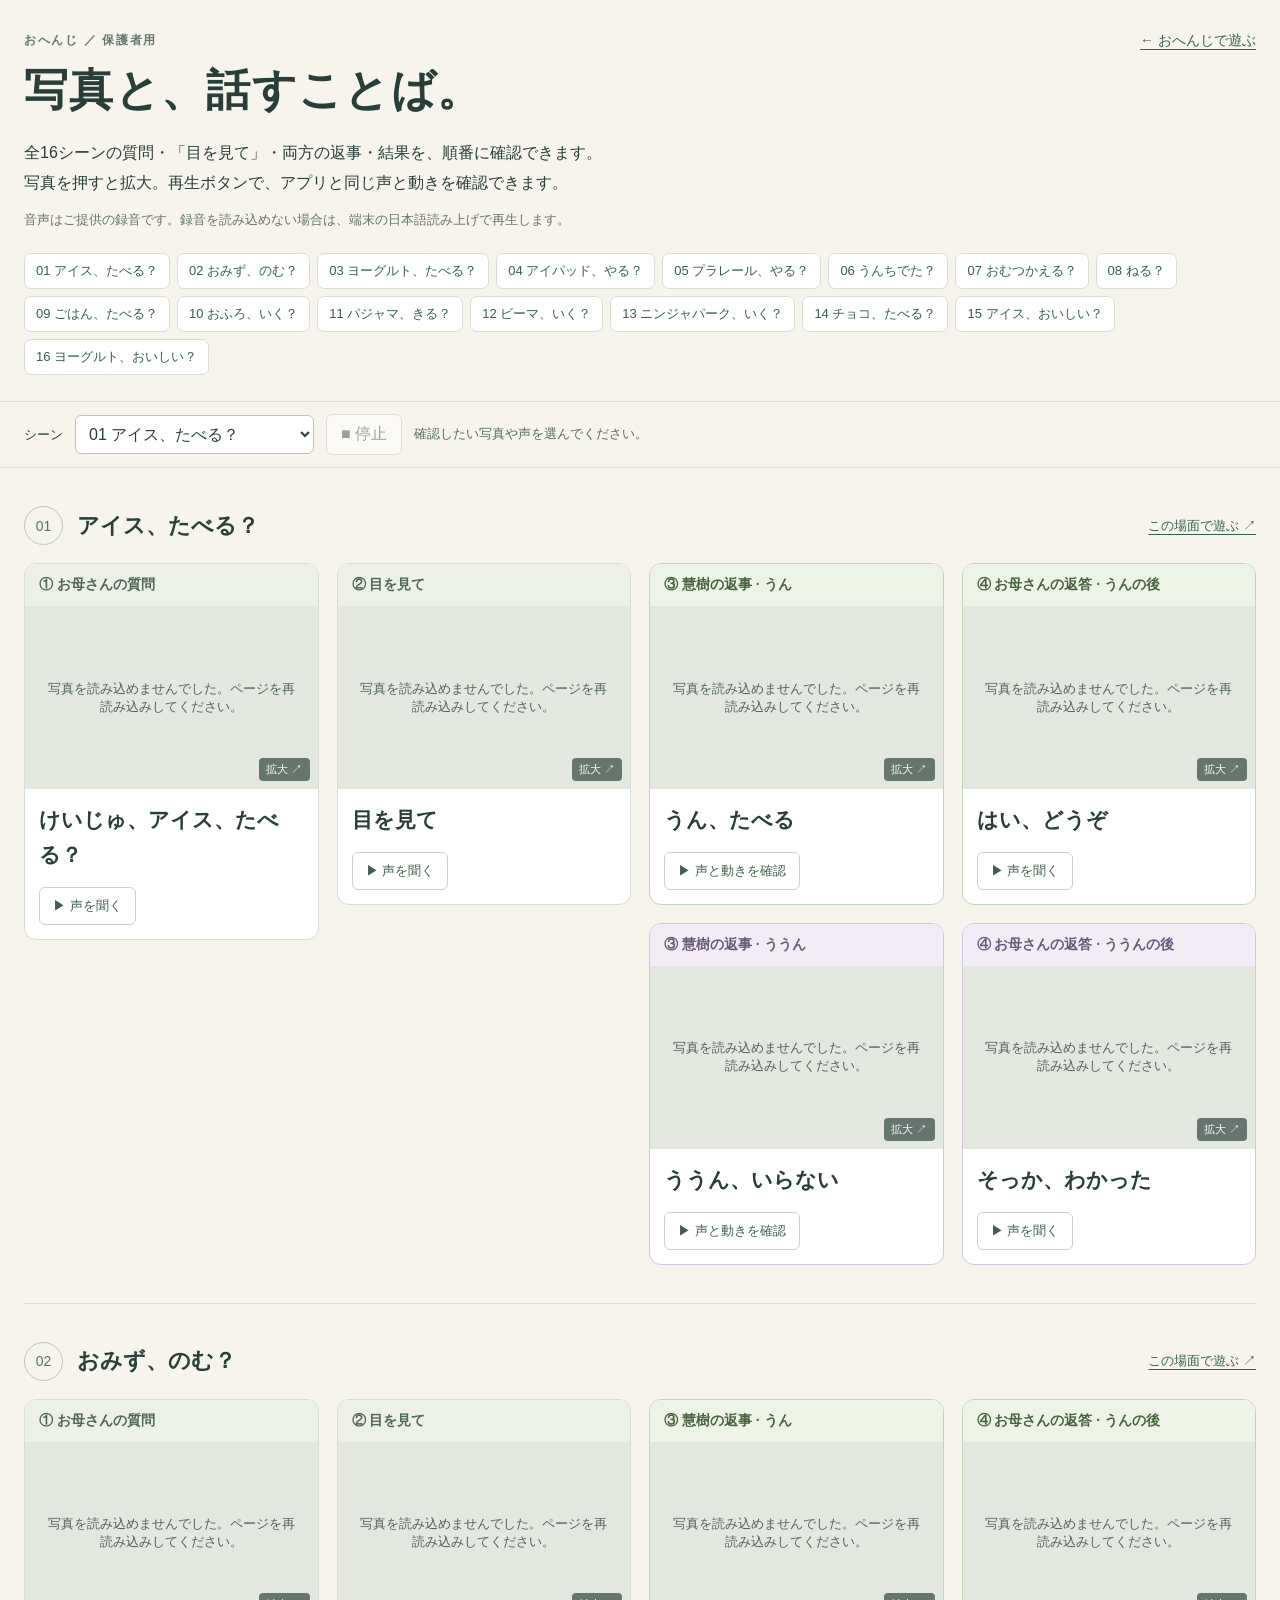
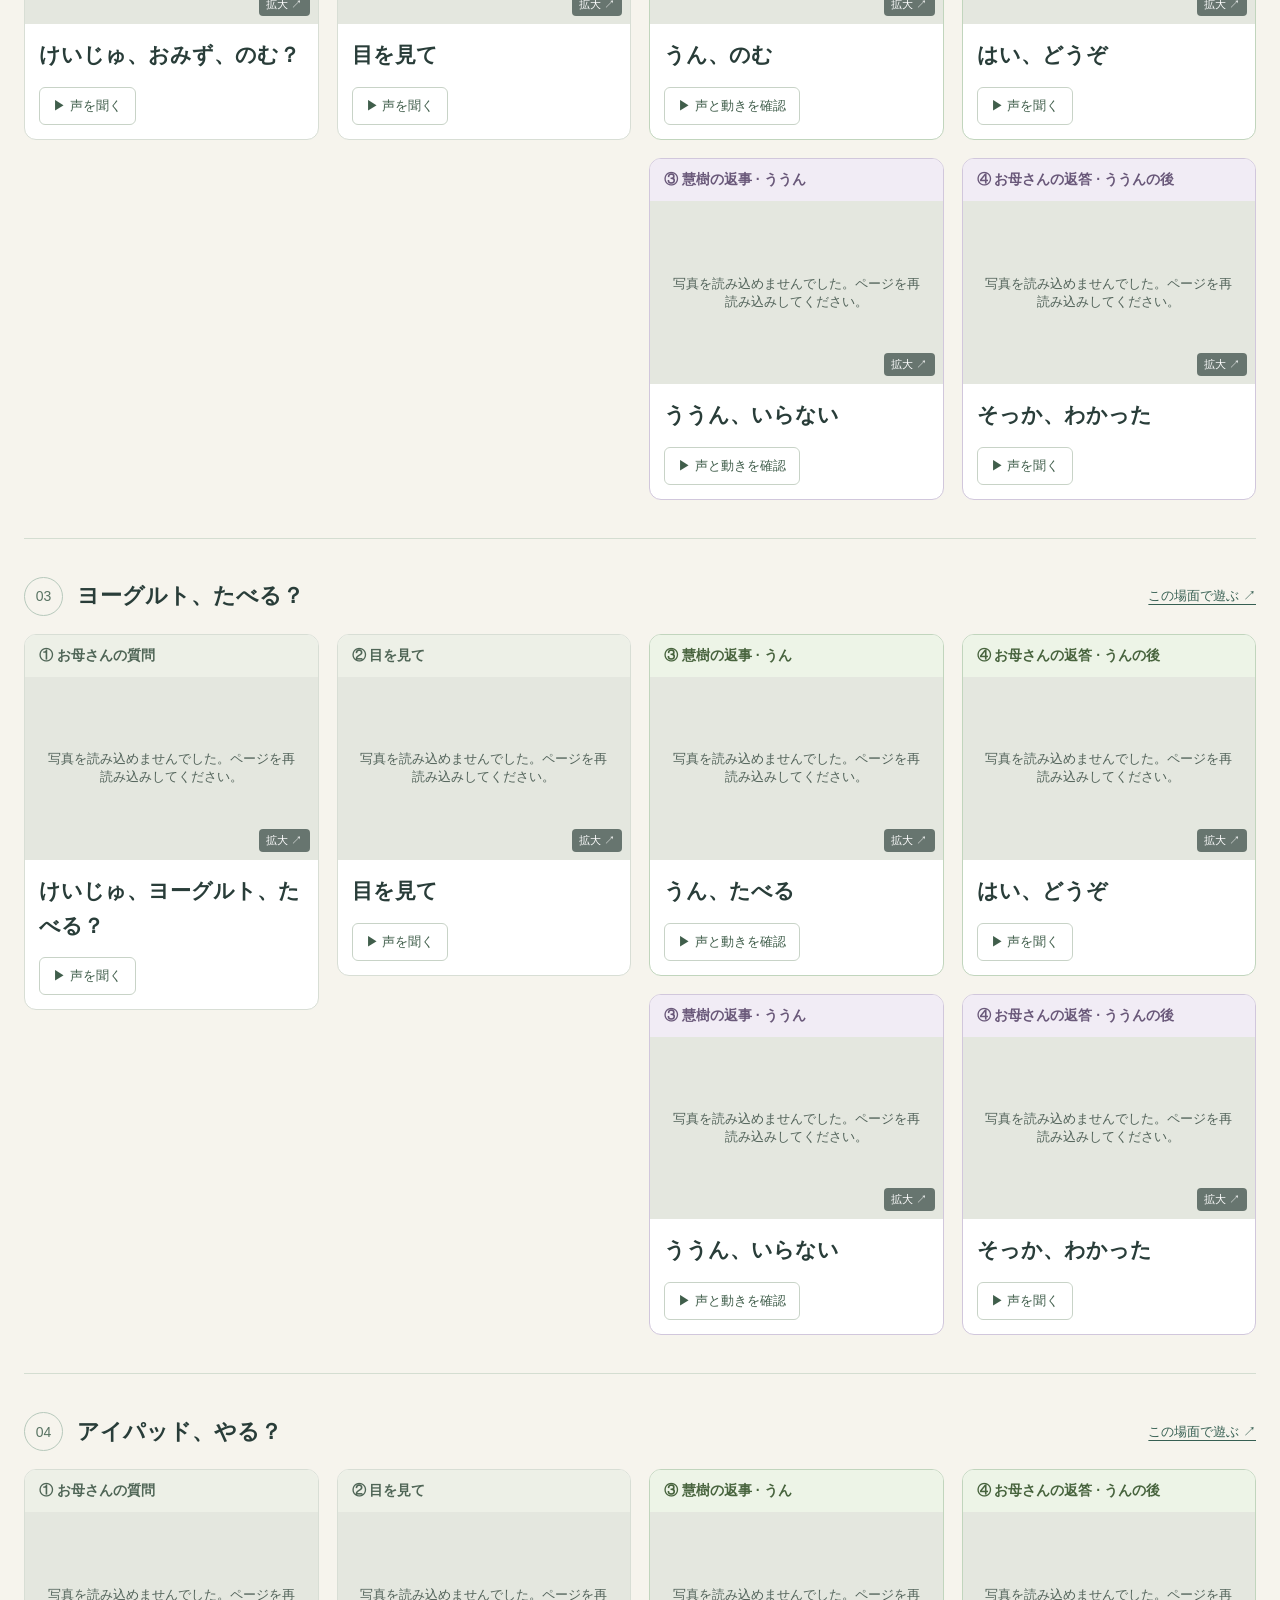
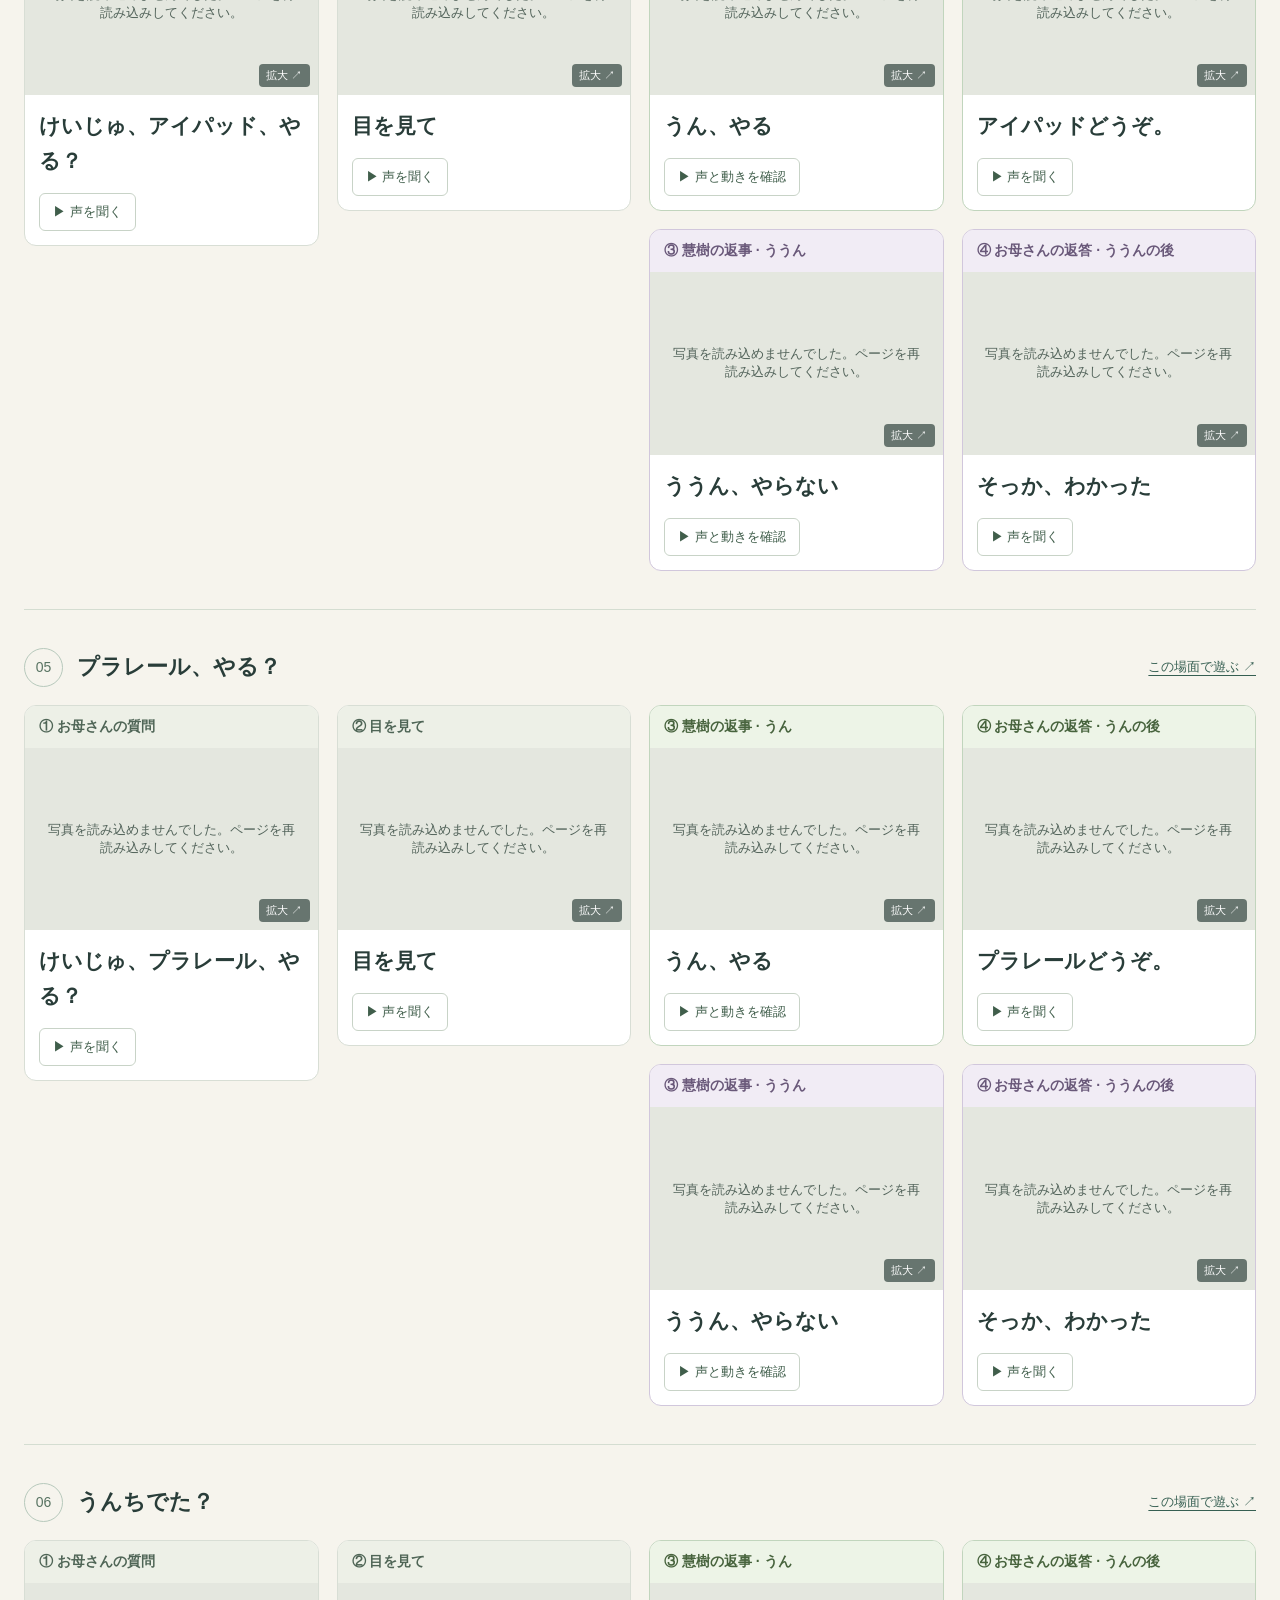
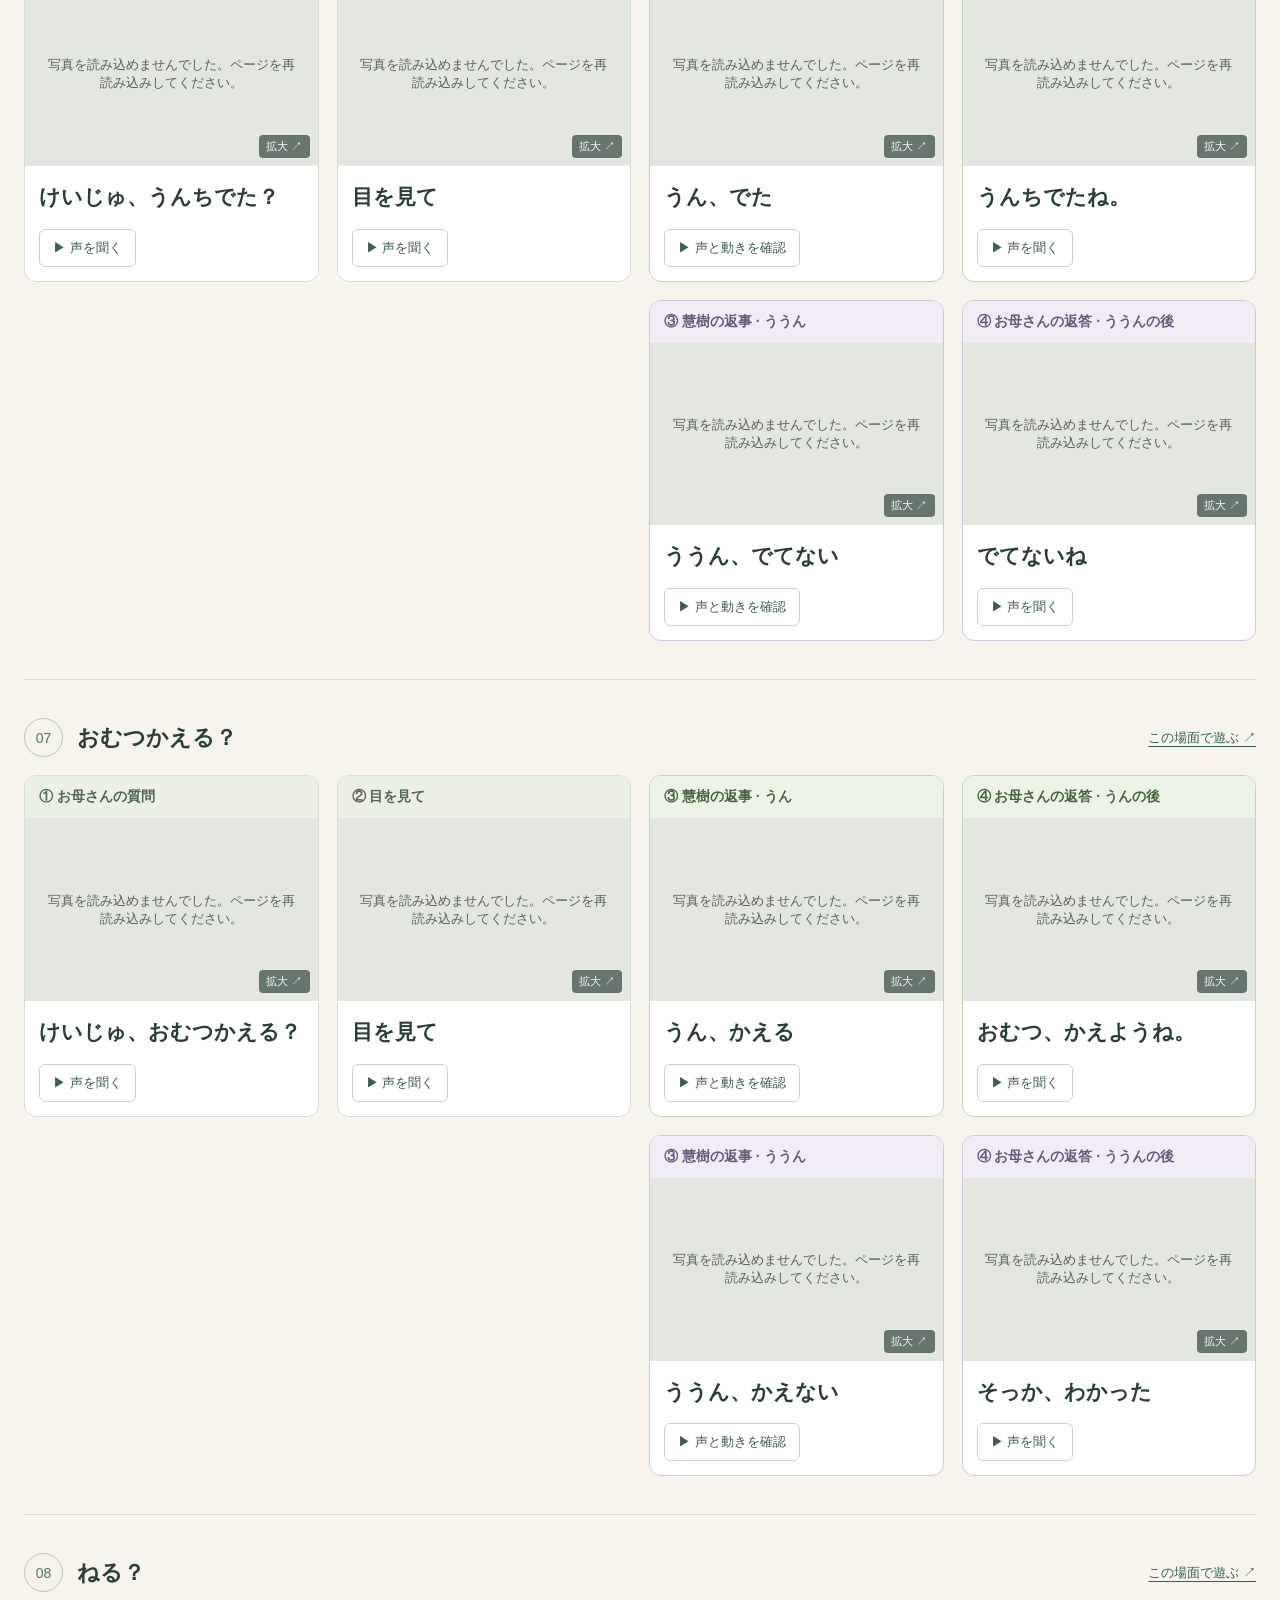
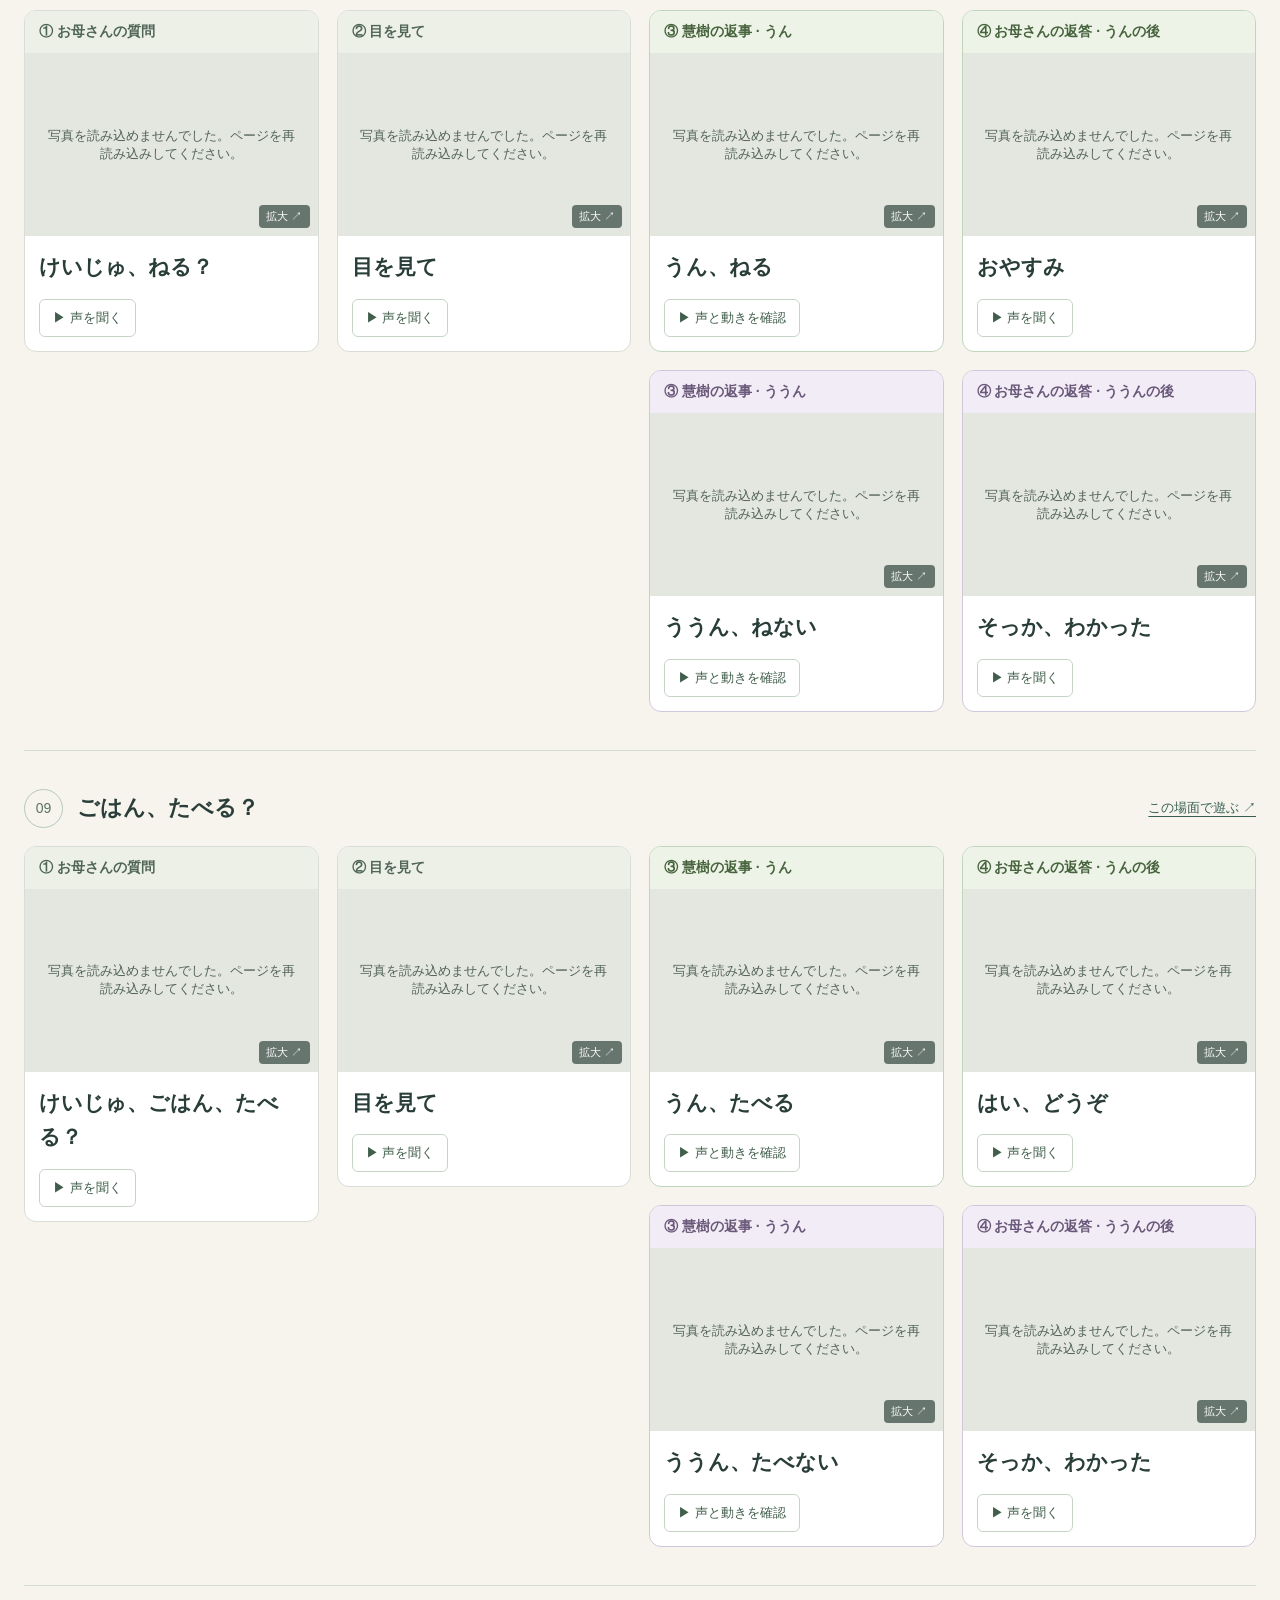
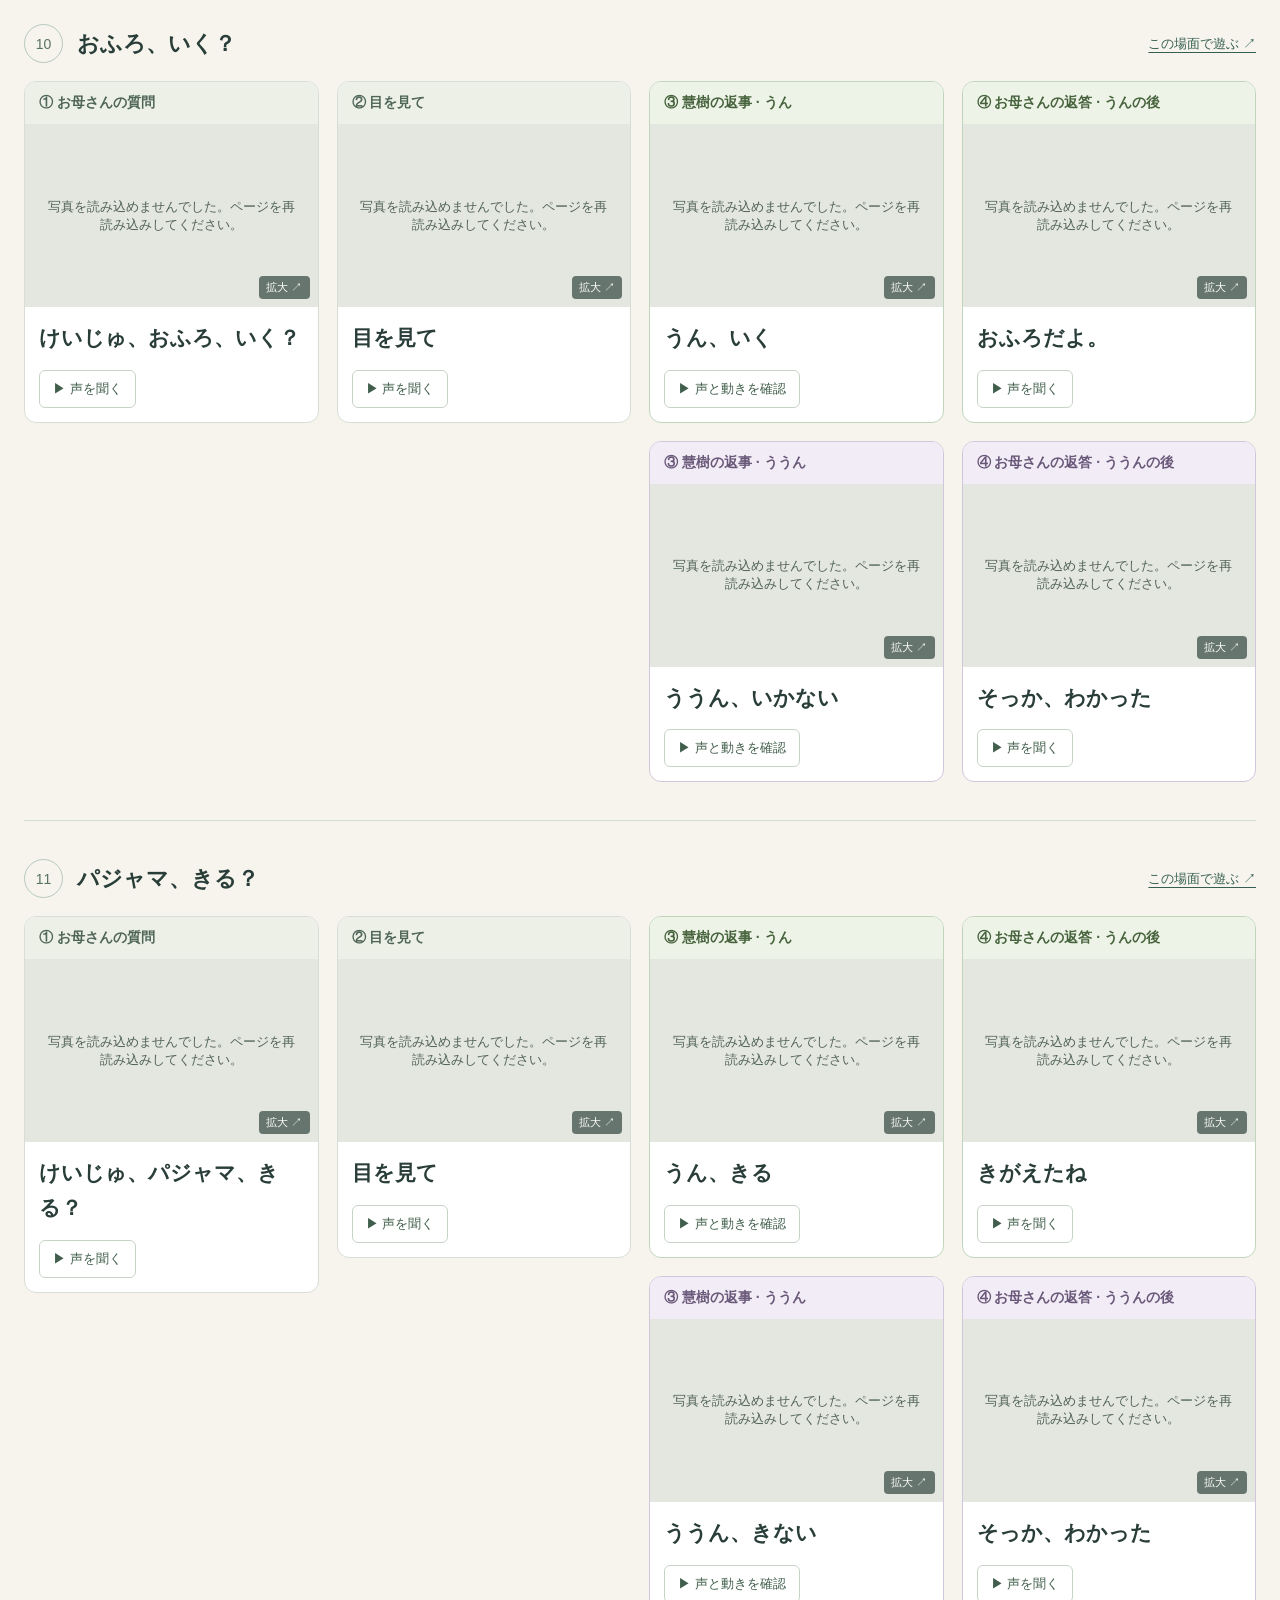
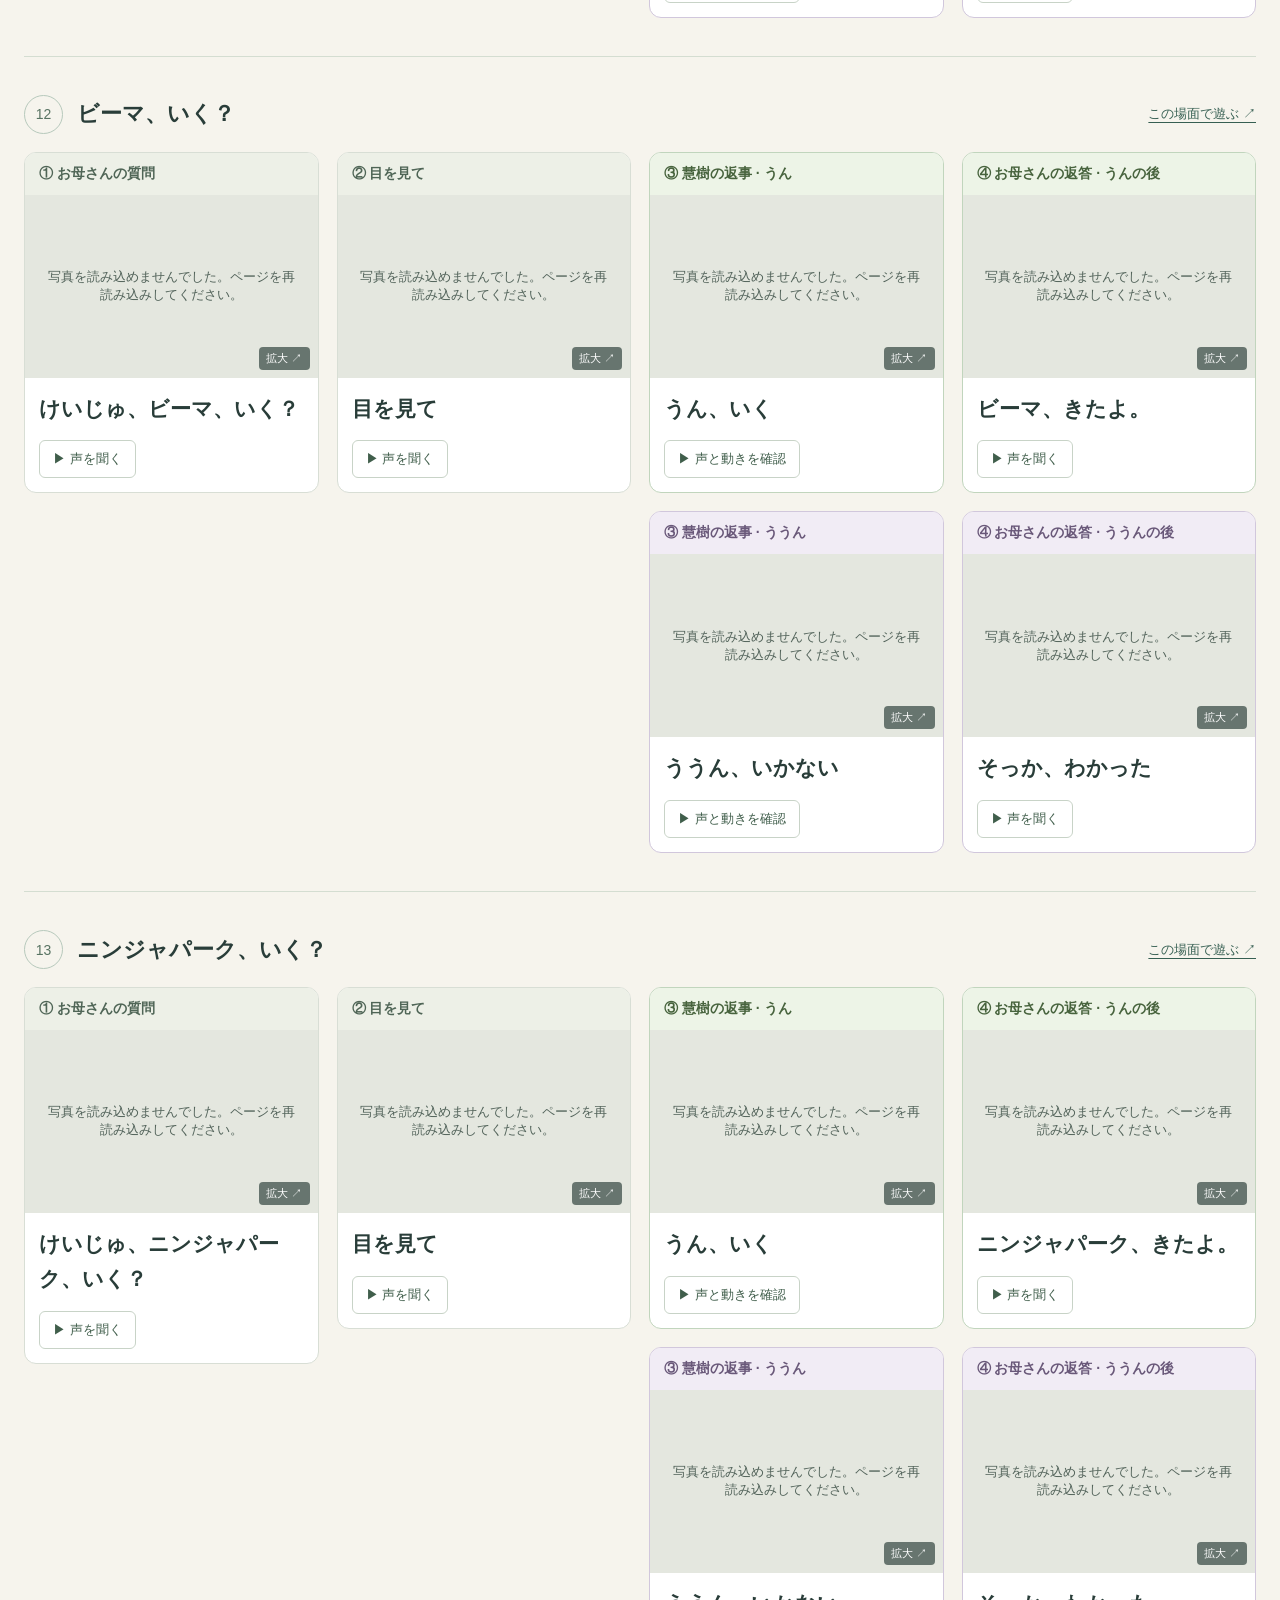
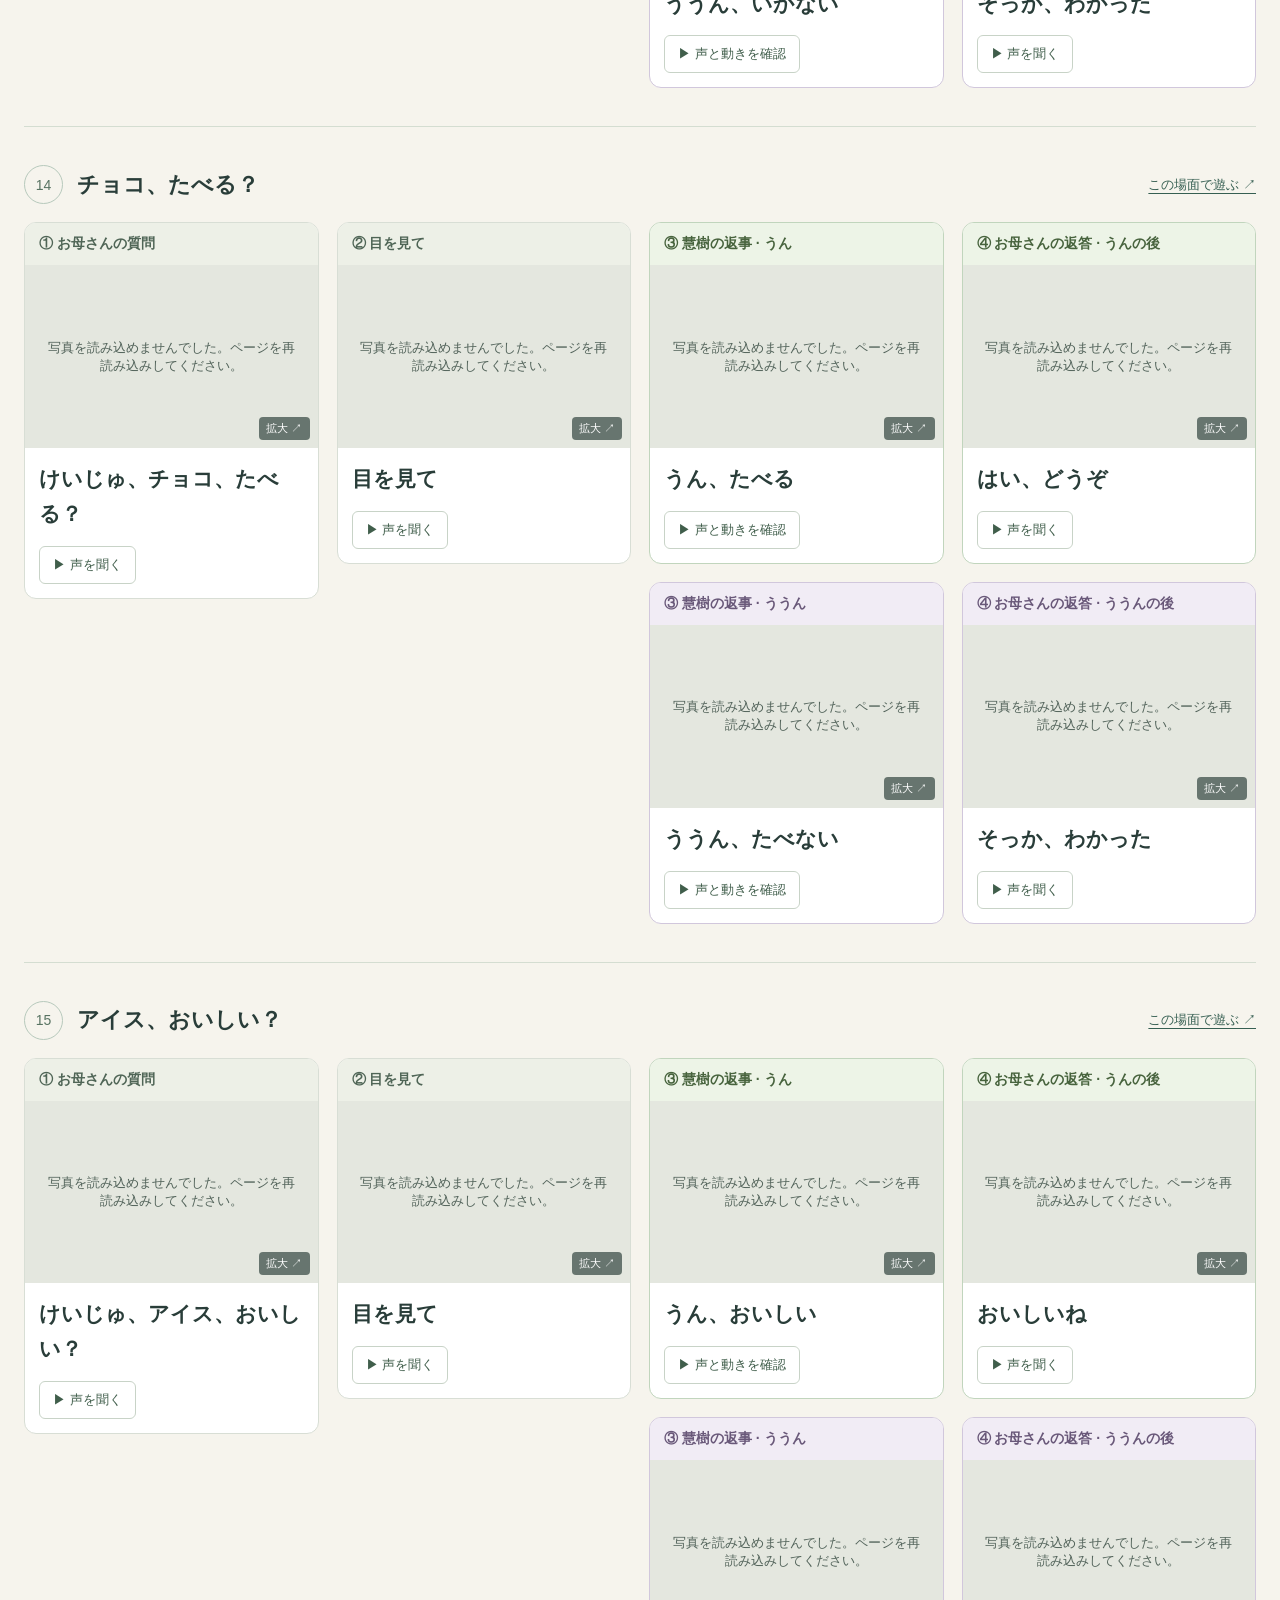
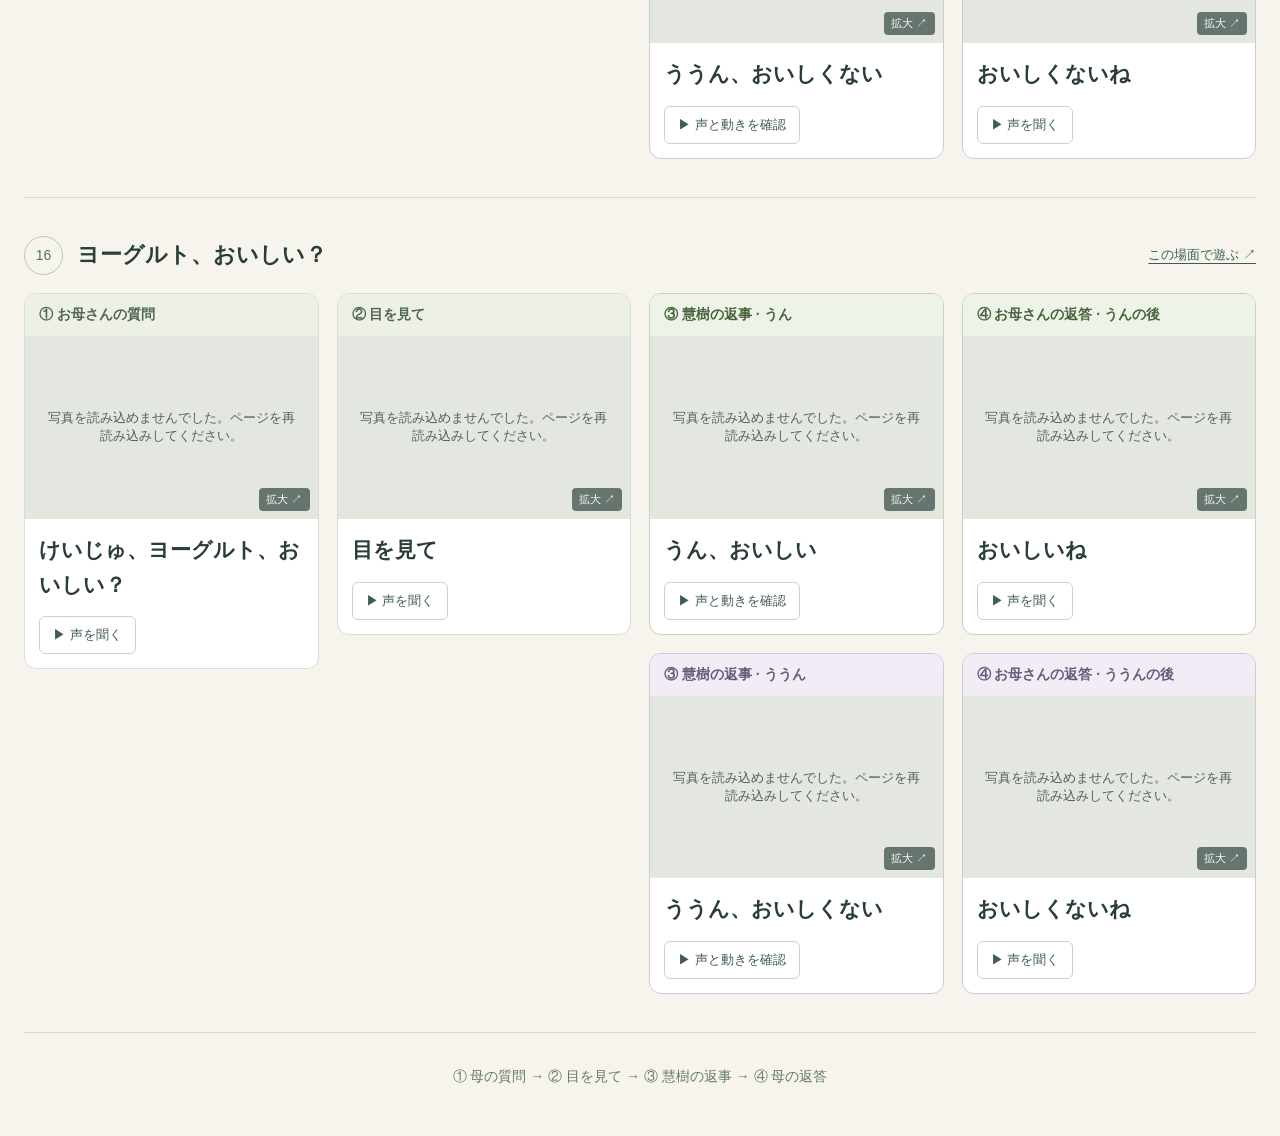
==== review.html @ 3732de1a "Add files via upload" ====
<!doctype html>
<html lang="ja">
<head>
  <meta charset="utf-8">
  <meta name="viewport" content="width=device-width, initial-scale=1">
  <meta name="theme-color" content="#f6f4ed">
  <title>全シーンの確認 — おへんじ</title>
  <link rel="stylesheet" href="./review.css?v=1.17.0">
</head>
<body>
  <header class="page-header">
    <a class="back-link" href="./">← おへんじで遊ぶ</a>
    <p class="eyebrow">おへんじ ／ 保護者用</p>
    <h1>写真と、話すことば。</h1>
    <p class="intro">全16シーンの質問・「目を見て」・両方の返事・結果を、順番に確認できます。<br>写真を押すと拡大。再生ボタンで、アプリと同じ声と動きを確認できます。</p>
    <p class="voice-note">音声はご提供の録音です。録音を読み込めない場合は、端末の日本語読み上げで再生します。</p>
    <nav id="sceneIndex" class="scene-index" aria-label="全シーンの目次"></nav>
  </header>
  <div class="review-toolbar">
    <label for="sceneSelect">シーン</label><select id="sceneSelect"></select>
    <button id="stopPlayback" type="button" disabled>■ 停止</button>
    <p id="playbackStatus" role="status" aria-live="polite">確認したい写真や声を選んでください。</p>
  </div>
  <main id="scenes"></main>
  <footer>① 母の質問 → ② 目を見て → ③ 慧樹の返事 → ④ 母の返答</footer>
  <dialog id="photoDialog" aria-labelledby="dialogTitle">
    <div class="dialog-header"><h2 id="dialogTitle"></h2><button id="closeDialog" type="button" aria-label="拡大写真を閉じる">×</button></div>
    <div id="dialogPhoto"></div>
  </dialog>
  <script type="module" src="./review.js?v=1.18.0"></script>
</body>
</html>
---- review.css ----
:root { color-scheme: light; font-family: -apple-system, BlinkMacSystemFont, "Hiragino Kaku Gothic ProN", "Yu Gothic", sans-serif; color: #293d39; background: #f6f4ed; }
* { box-sizing: border-box; }
body { margin: 0; }
button, select, a { -webkit-tap-highlight-color: transparent; }
button, select { font: inherit; }
button, a { touch-action: manipulation; }
button { cursor: pointer; }
button:disabled { cursor: default; opacity: .45; }
button:focus-visible, a:focus-visible, select:focus-visible { outline: 3px solid #b97032; outline-offset: 4px; }
a { color: #365f52; text-underline-offset: 4px; }
.page-header, main { width: min(1280px, calc(100% - 48px)); margin: auto; }
.page-header { padding: 32px 0 26px; }
.back-link { float: right; font-size: 14px; }
.eyebrow { margin: 0 0 12px; letter-spacing: .14em; font-size: 12px; font-weight: 700; color: #617770; }
h1 { font-size: clamp(28px, 4vw, 44px); font-weight: 700; letter-spacing: .03em; margin: 0 0 18px; }
.intro { line-height: 1.85; margin: 0; }
.voice-note { font-size: 13px; line-height: 1.7; color: #66736c; margin: 12px 0 22px; }
.scene-index { display: flex; flex-wrap: wrap; gap: 7px; }
.scene-index a { text-decoration: none; font-size: 13px; background: white; border: 1px solid #d9ded5; border-radius: 7px; padding: 8px 11px; }
.scene-index a:hover { background: #e8efe7; }
.review-toolbar { position: sticky; top: 0; z-index: 5; display: flex; align-items: center; gap: 12px; padding: 12px max(24px, calc((100% - 1280px) / 2)); background: #f6f4edf5; border-block: 1px solid #dce1d6; backdrop-filter: blur(12px); }
.review-toolbar label { font-size: 13px; white-space: nowrap; }
select { border: 1px solid #b9c8bd; border-radius: 6px; padding: 9px; background: white; color: inherit; max-width: 330px; }
#stopPlayback { border: 1px solid #b9c8bd; border-radius: 6px; background: white; padding: 9px 14px; color: inherit; white-space: nowrap; }
#playbackStatus { margin: 0; font-size: 13px; color: #586c63; line-height: 1.6; }
.scene { padding: 38px 0; border-bottom: 1px solid #d4ddd1; scroll-margin-top: 95px; }
.scene-heading { display: flex; align-items: center; gap: 14px; margin-bottom: 18px; }
.scene-number { display: grid; place-items: center; border: 1px solid #b7c9bc; border-radius: 50%; width: 39px; height: 39px; font-size: 14px; color: #587362; }
.scene-heading h2 { font-size: 22px; margin: 0; }
.scene-heading a { margin-left: auto; font-size: 13px; white-space: nowrap; }
.story { display: grid; grid-template-columns: repeat(4, minmax(0, 1fr)); gap: 18px; align-items: start; }
.stage { min-width: 0; background: white; border: 1px solid #d8ded5; border-radius: 12px; overflow: hidden; }
.stage[data-phase="question"], .stage[data-phase="attention"] { grid-row: span 2; }
.stage[data-answer="yes"] { border-color: #c1d5bd; }
.stage[data-answer="no"] { border-color: #d1c7dc; }
.stage-title { font-size: 14px; margin: 0; padding: 12px 14px; background: #edf0e7; color: #4f6556; }
.stage[data-answer="yes"] .stage-title { background: #edf4e7; color: #47633d; }
.stage[data-answer="no"] .stage-title { background: #f1ecf5; color: #695879; }
.photo-button { display: block; padding: 0; width: 100%; border: 0; background: #e4e7df; position: relative; color: inherit; }
.photo { aspect-ratio: 8 / 5; position: relative; background-repeat: no-repeat; background-color: #e4e7df; overflow: hidden; }
.photo canvas { position: absolute; inset: 0; width: 100%; height: 100%; pointer-events: none; }
.zoom-hint { position: absolute; right: 8px; bottom: 8px; font-size: 11px; padding: 4px 7px; color: white; background: #253a34a6; border-radius: 4px; }
.loading-note { position: absolute; inset: 0; display: grid; place-items: center; padding: 20px; font-size: 13px; background: #e4e7df; color: #52635a; }
.loading-note[hidden], [hidden] { display: none !important; }
.stage-copy { padding: 14px; }
.speech { margin: 0 0 14px; font-size: clamp(17px, 1.65vw, 22px); font-weight: 600; line-height: 1.65; min-height: 1.65em; overflow-wrap: anywhere; }
.play-button { padding: 9px 13px; border: 1px solid #c8d3c7; border-radius: 6px; color: #405e4b; background: #fff; font-size: 13px; }
.play-button:hover { background: #f1f5ee; }
.play-button[aria-pressed="true"] { background: #405e4b; color: white; border-color: #405e4b; }
.stage.playing { box-shadow: 0 0 0 3px #83a888; }
footer { padding: 35px 24px 50px; text-align: center; font-size: 14px; color: #65796d; }
dialog { width: min(1040px, calc(100vw - 40px)); max-height: calc(100dvh - 32px); border: 0; border-radius: 16px; padding: 18px; color: inherit; background: #f6f4ed; }
dialog::backdrop { background: #1b2b24b8; backdrop-filter: blur(4px); }
.dialog-header { display: flex; align-items: center; gap: 20px; margin-bottom: 12px; }
.dialog-header h2 { font-size: 17px; margin: 0; }
#closeDialog { margin-left: auto; background: white; border: 1px solid #c9d2c7; border-radius: 50%; width: 36px; height: 36px; font-size: 24px; flex-shrink: 0; color: inherit; }
#dialogPhoto { width: min(100%, calc((100dvh - 230px) * 1.6)); margin: auto; }
#dialogPhoto .stage-title { display: none; }
#dialogPhoto .speech { font-size: 22px; }
@media (max-width: 900px) {
  .page-header, main { width: calc(100% - 32px); }
  .review-toolbar { padding-inline: 16px; flex-wrap: wrap; gap: 8px; }
  #playbackStatus { flex-basis: 100%; }
  .story { grid-template-columns: repeat(2, minmax(0, 1fr)); gap: 12px; }
  .stage[data-phase="question"], .stage[data-phase="attention"] { grid-row: auto; }
  .stage-title { font-size: 12px; padding: 10px; }
  .stage-copy { padding: 11px; }
  .speech { font-size: 17px; }
  .scene { scroll-margin-top: 130px; }
}
@media (max-width: 640px) {
  .back-link { float: none; display: block; margin-bottom: 22px; }
  .story { grid-template-columns: repeat(2, minmax(0, 1fr)); }
  .scene-heading h2 { font-size: 19px; }
  .scene-heading a { font-size: 11px; }
  .scene-number { width: 32px; height: 32px; flex-shrink: 0; }
  select { max-width: calc(100% - 138px); font-size: 14px; }
}
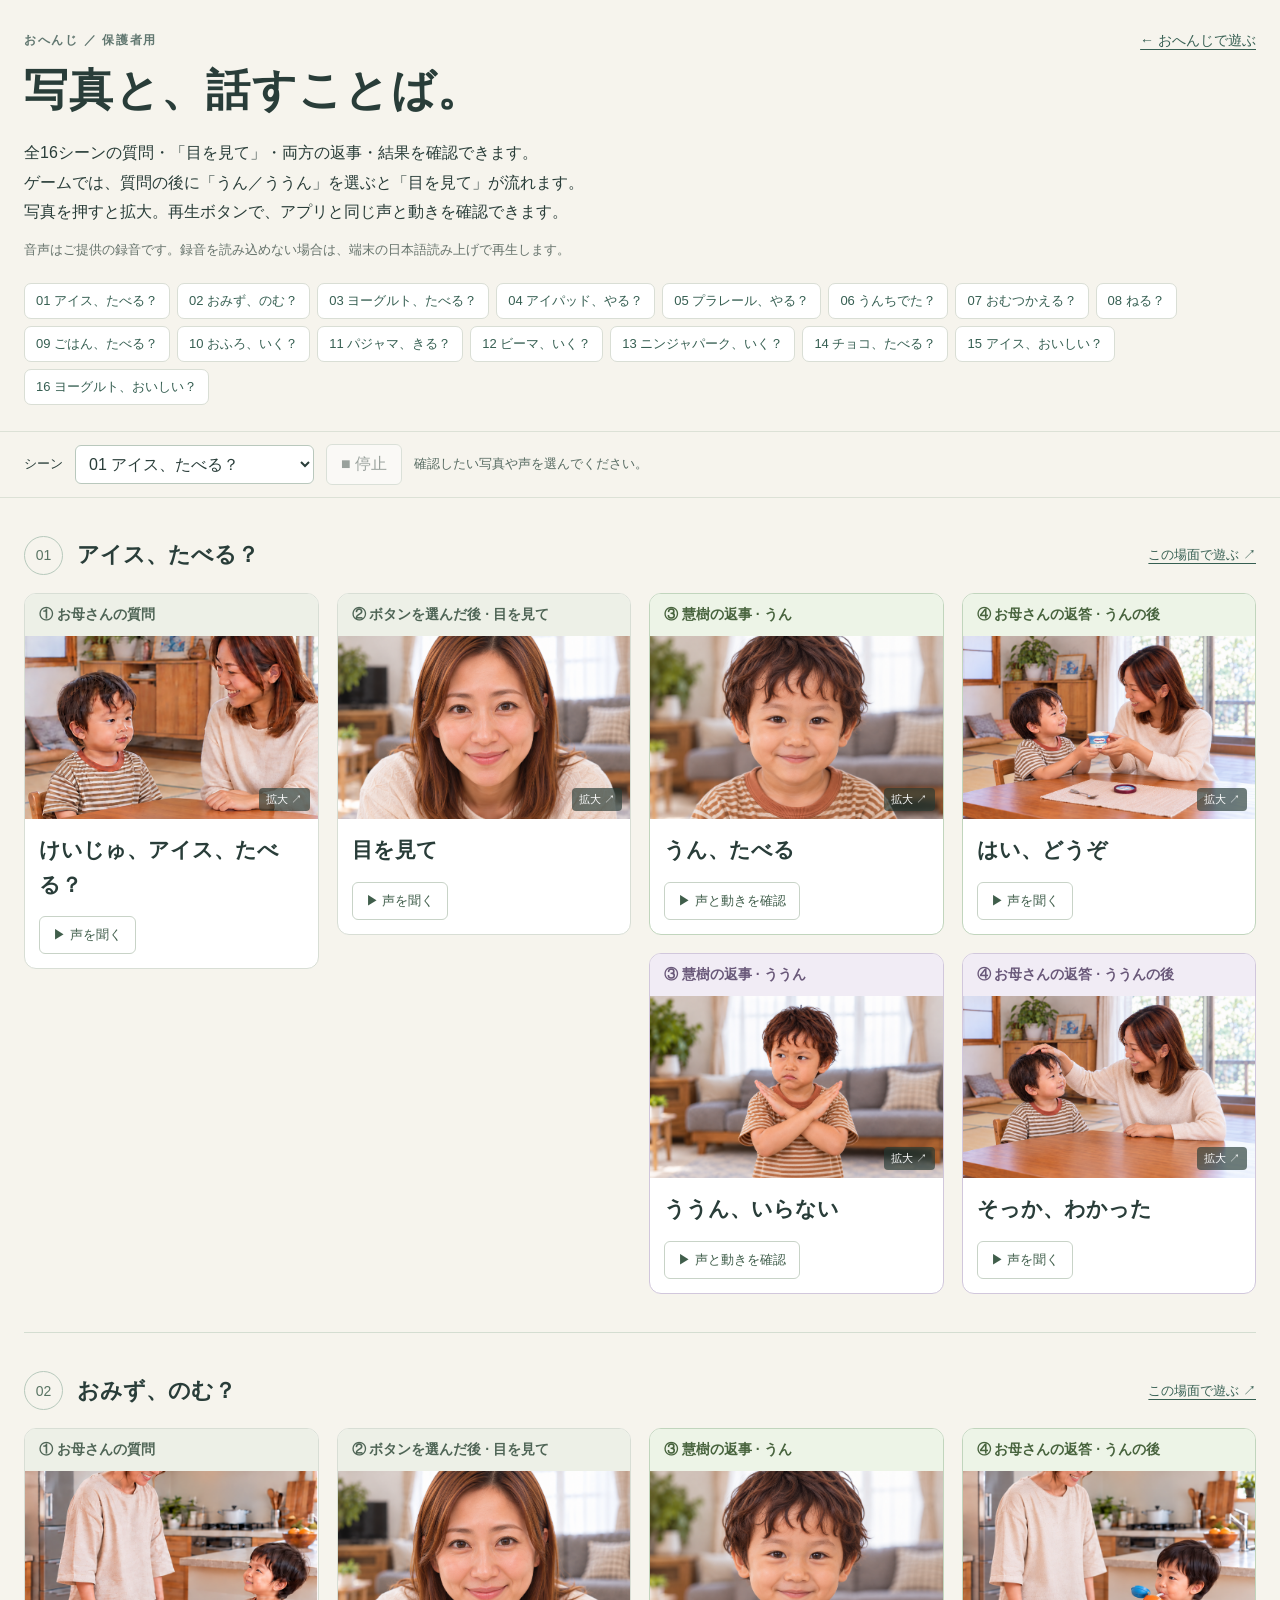
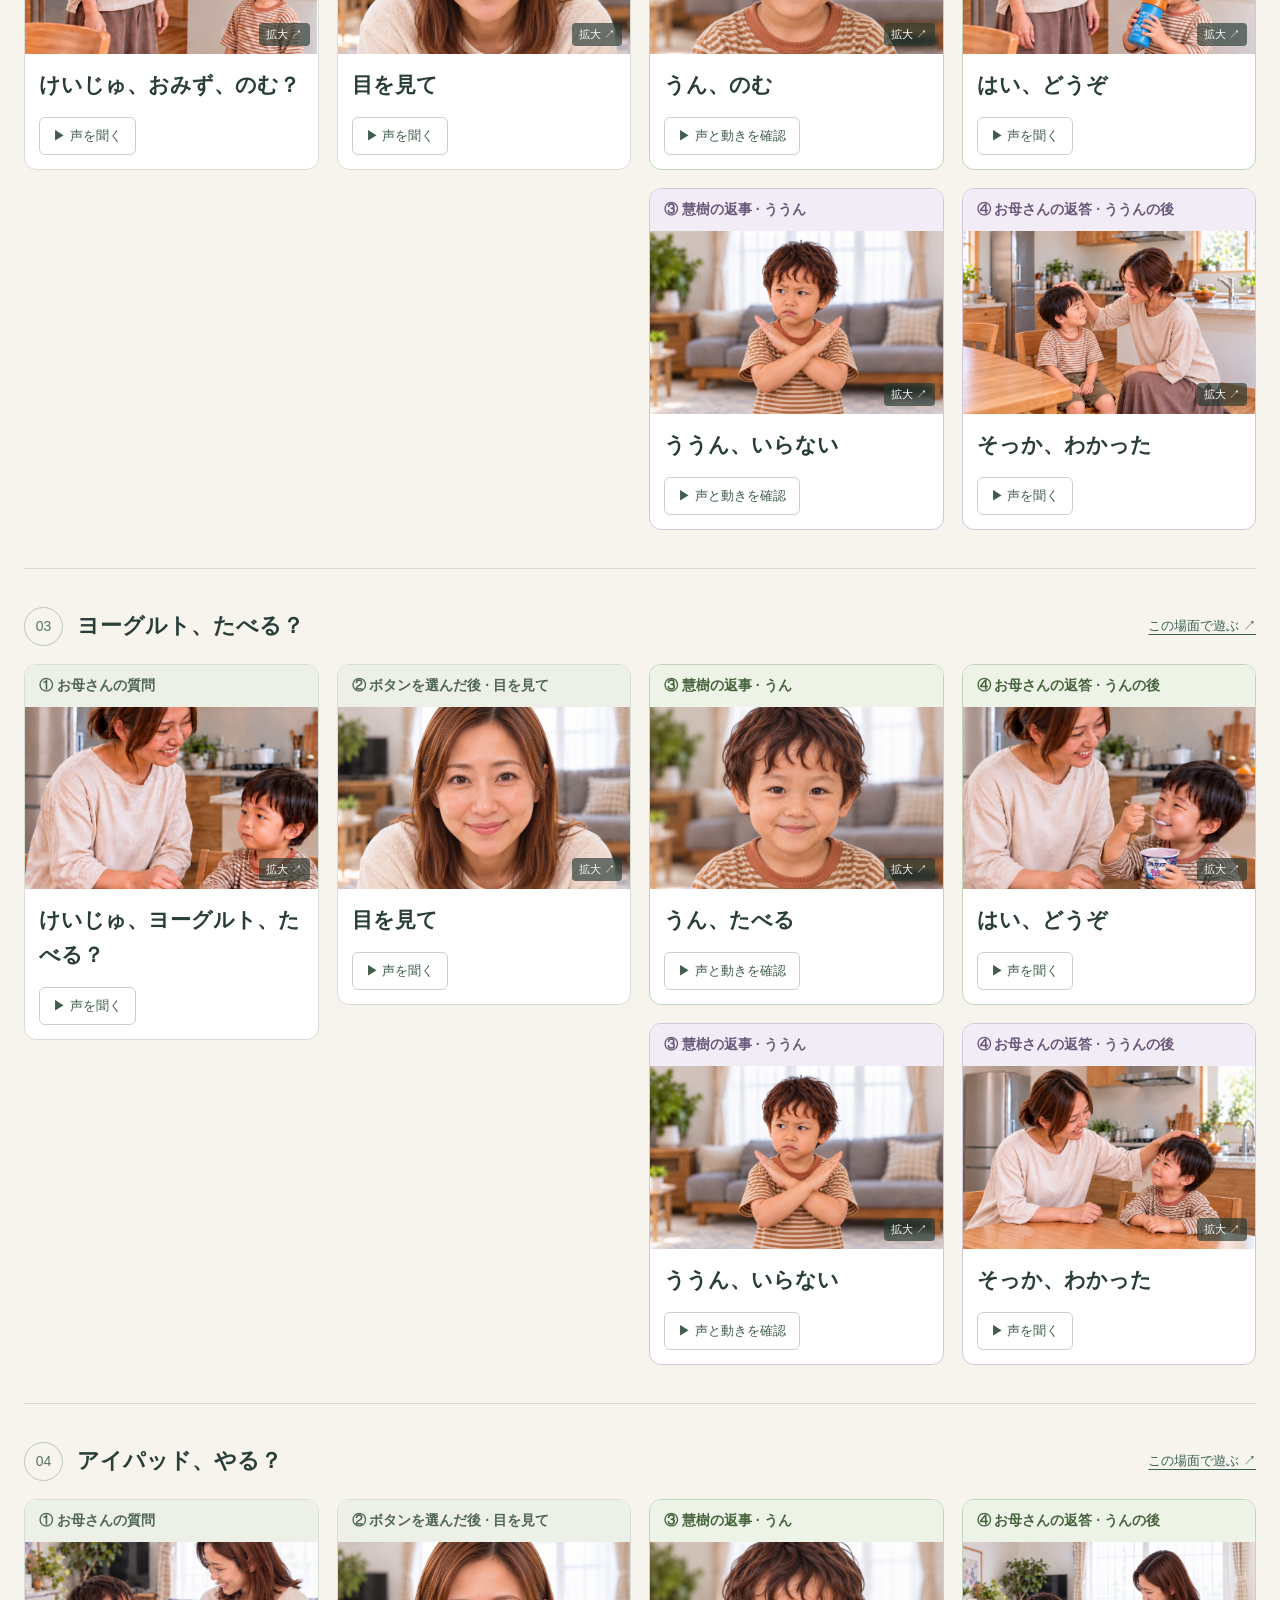
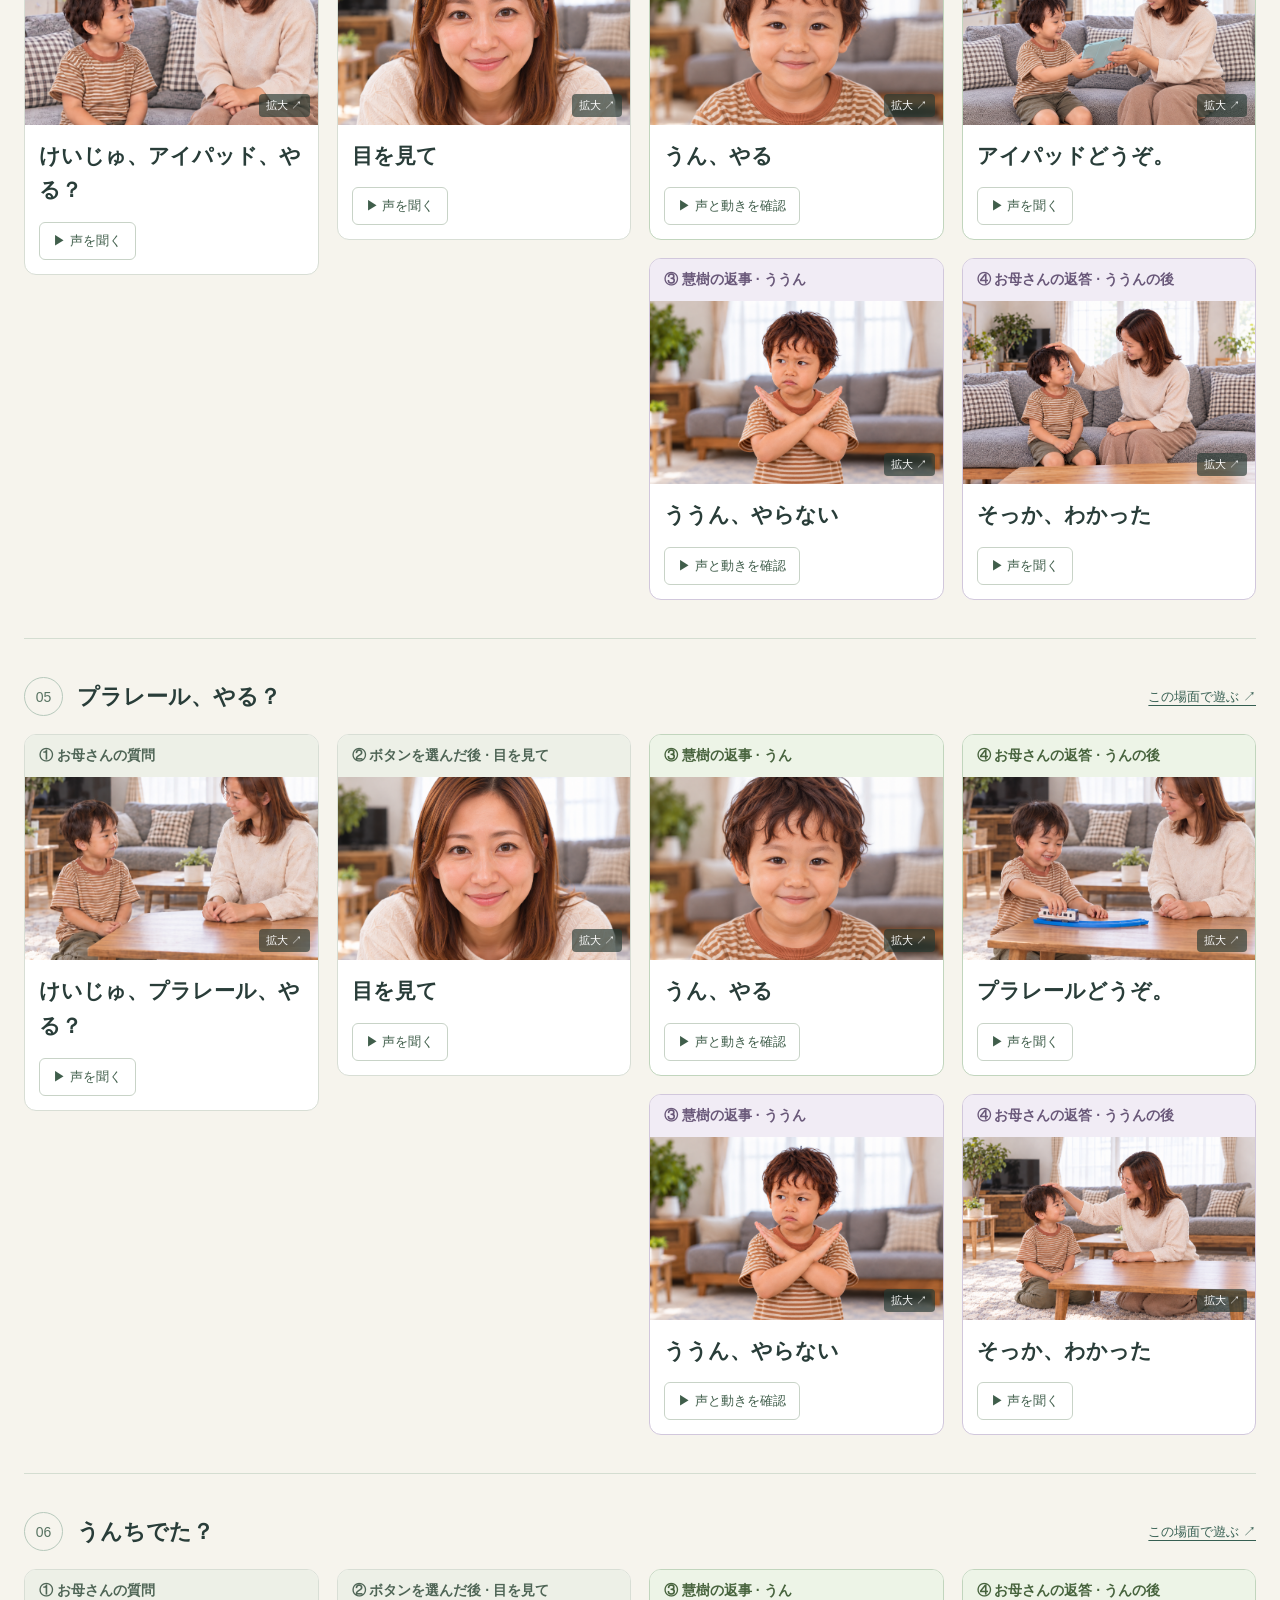
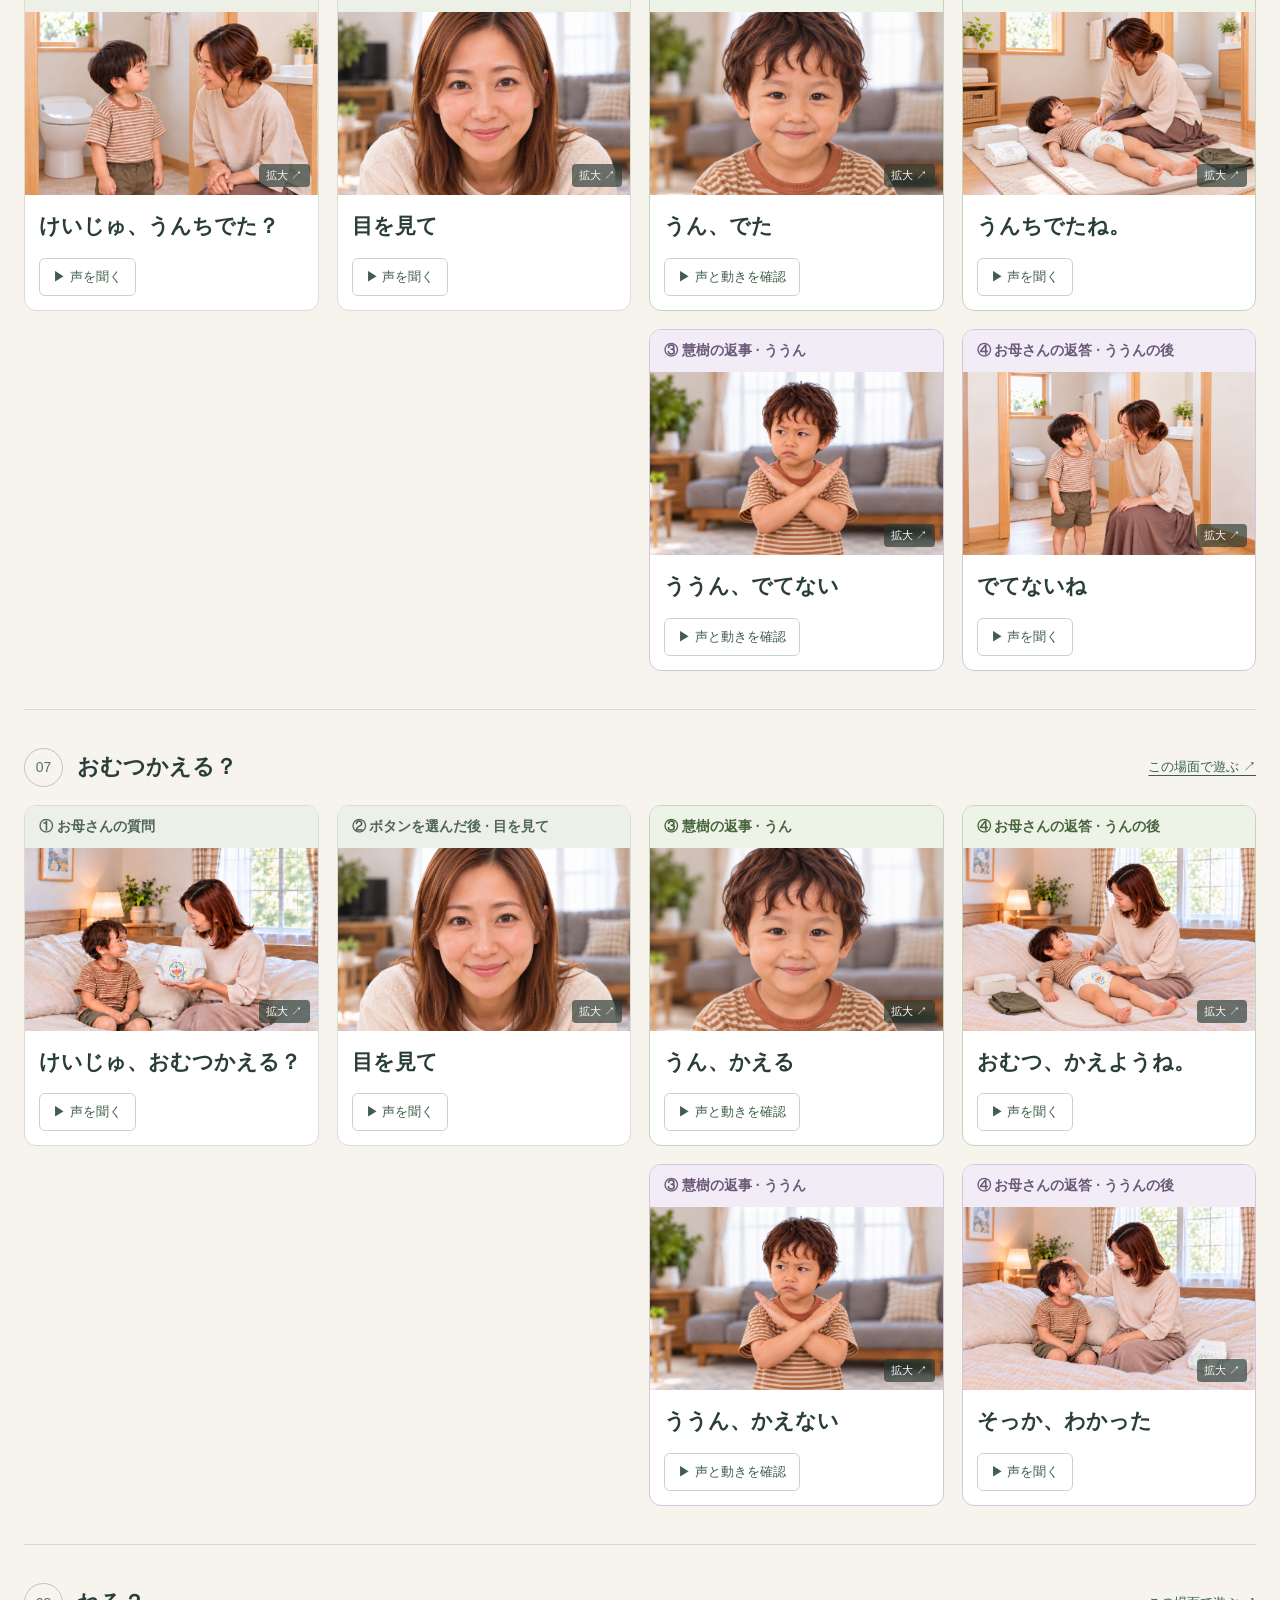
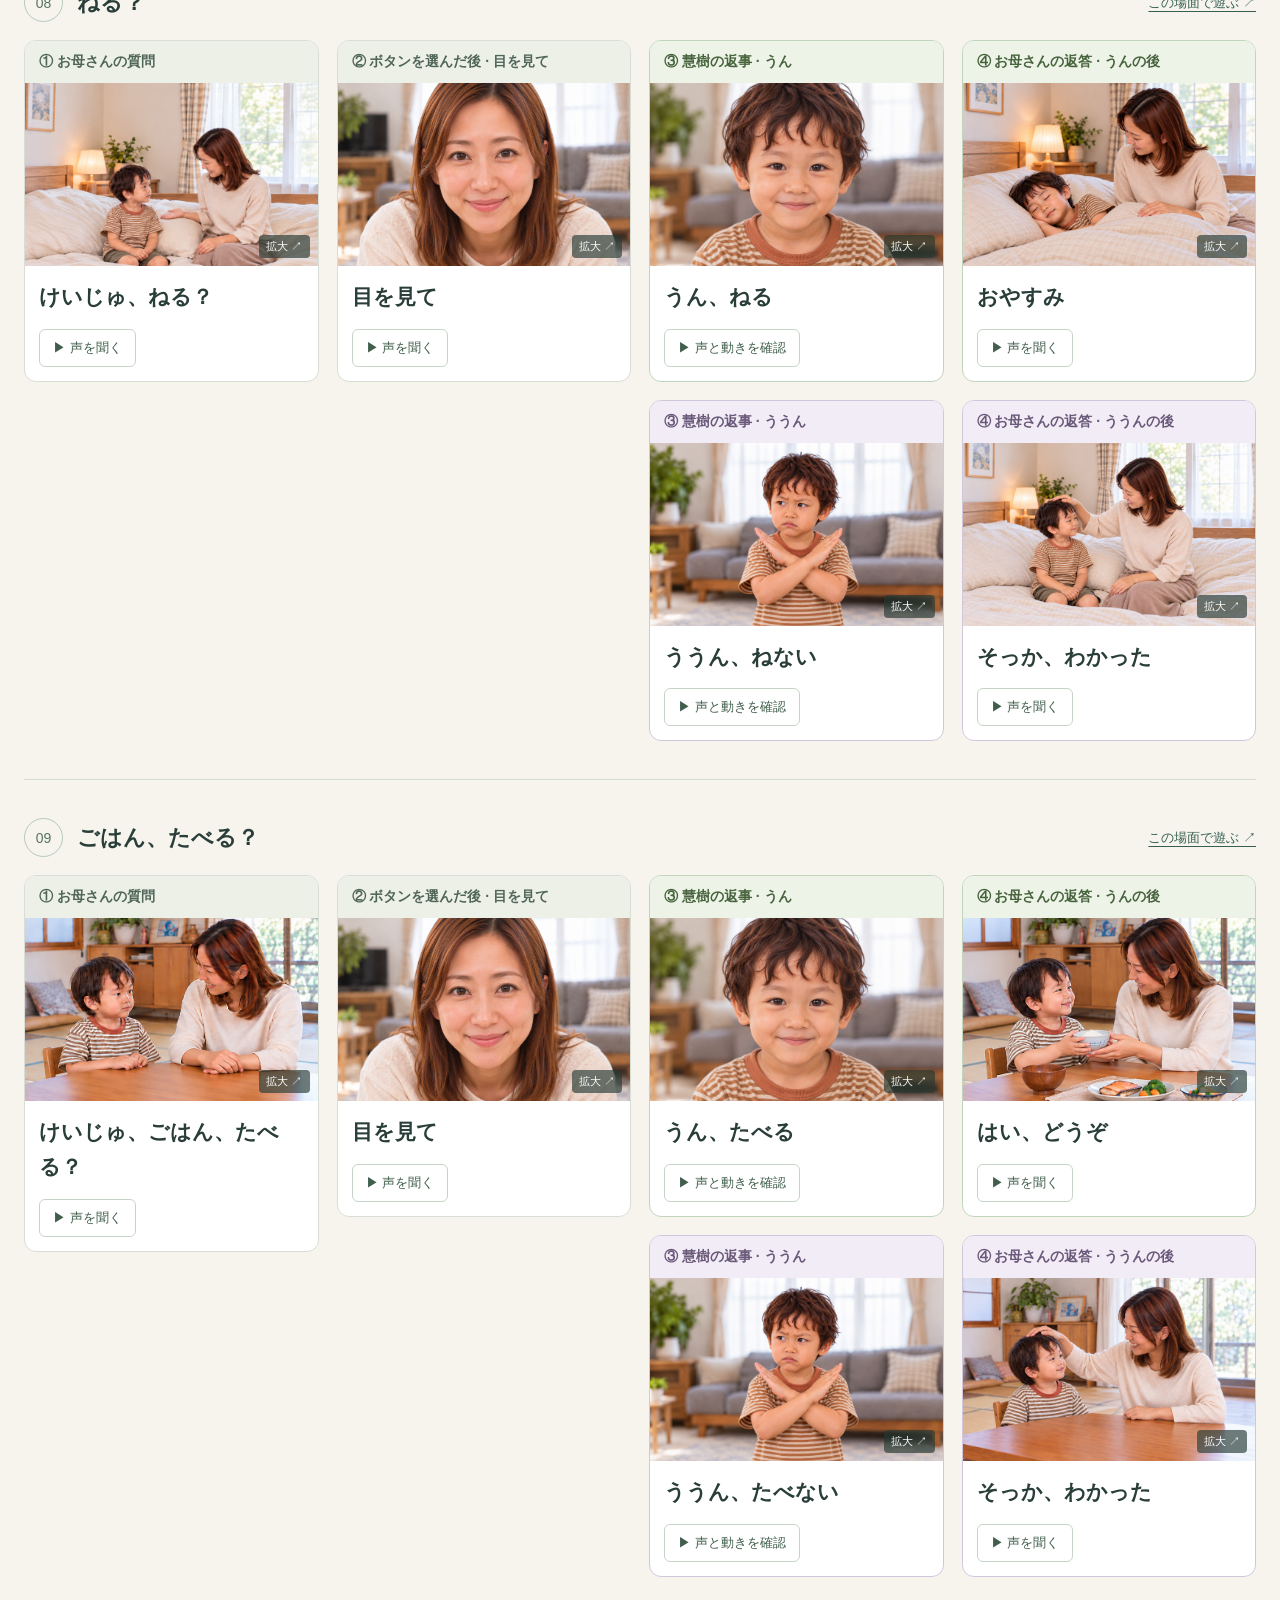
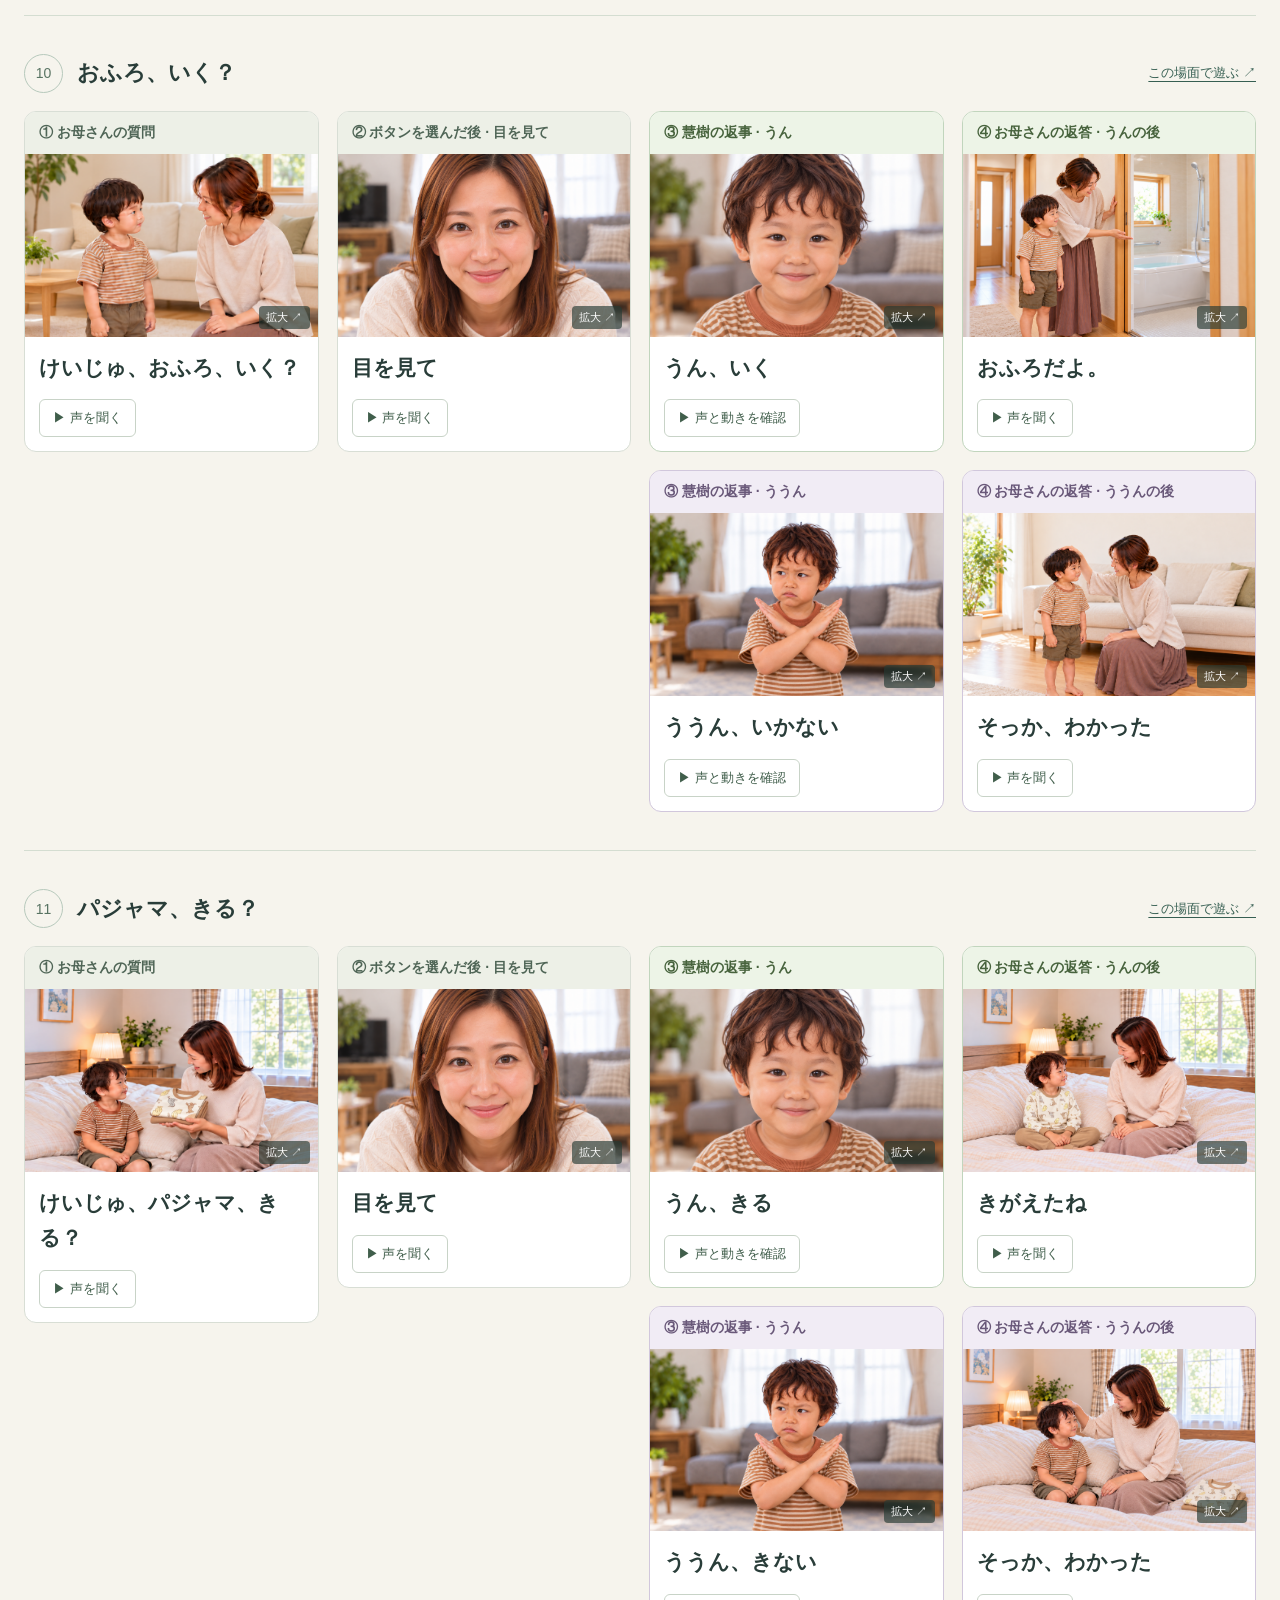
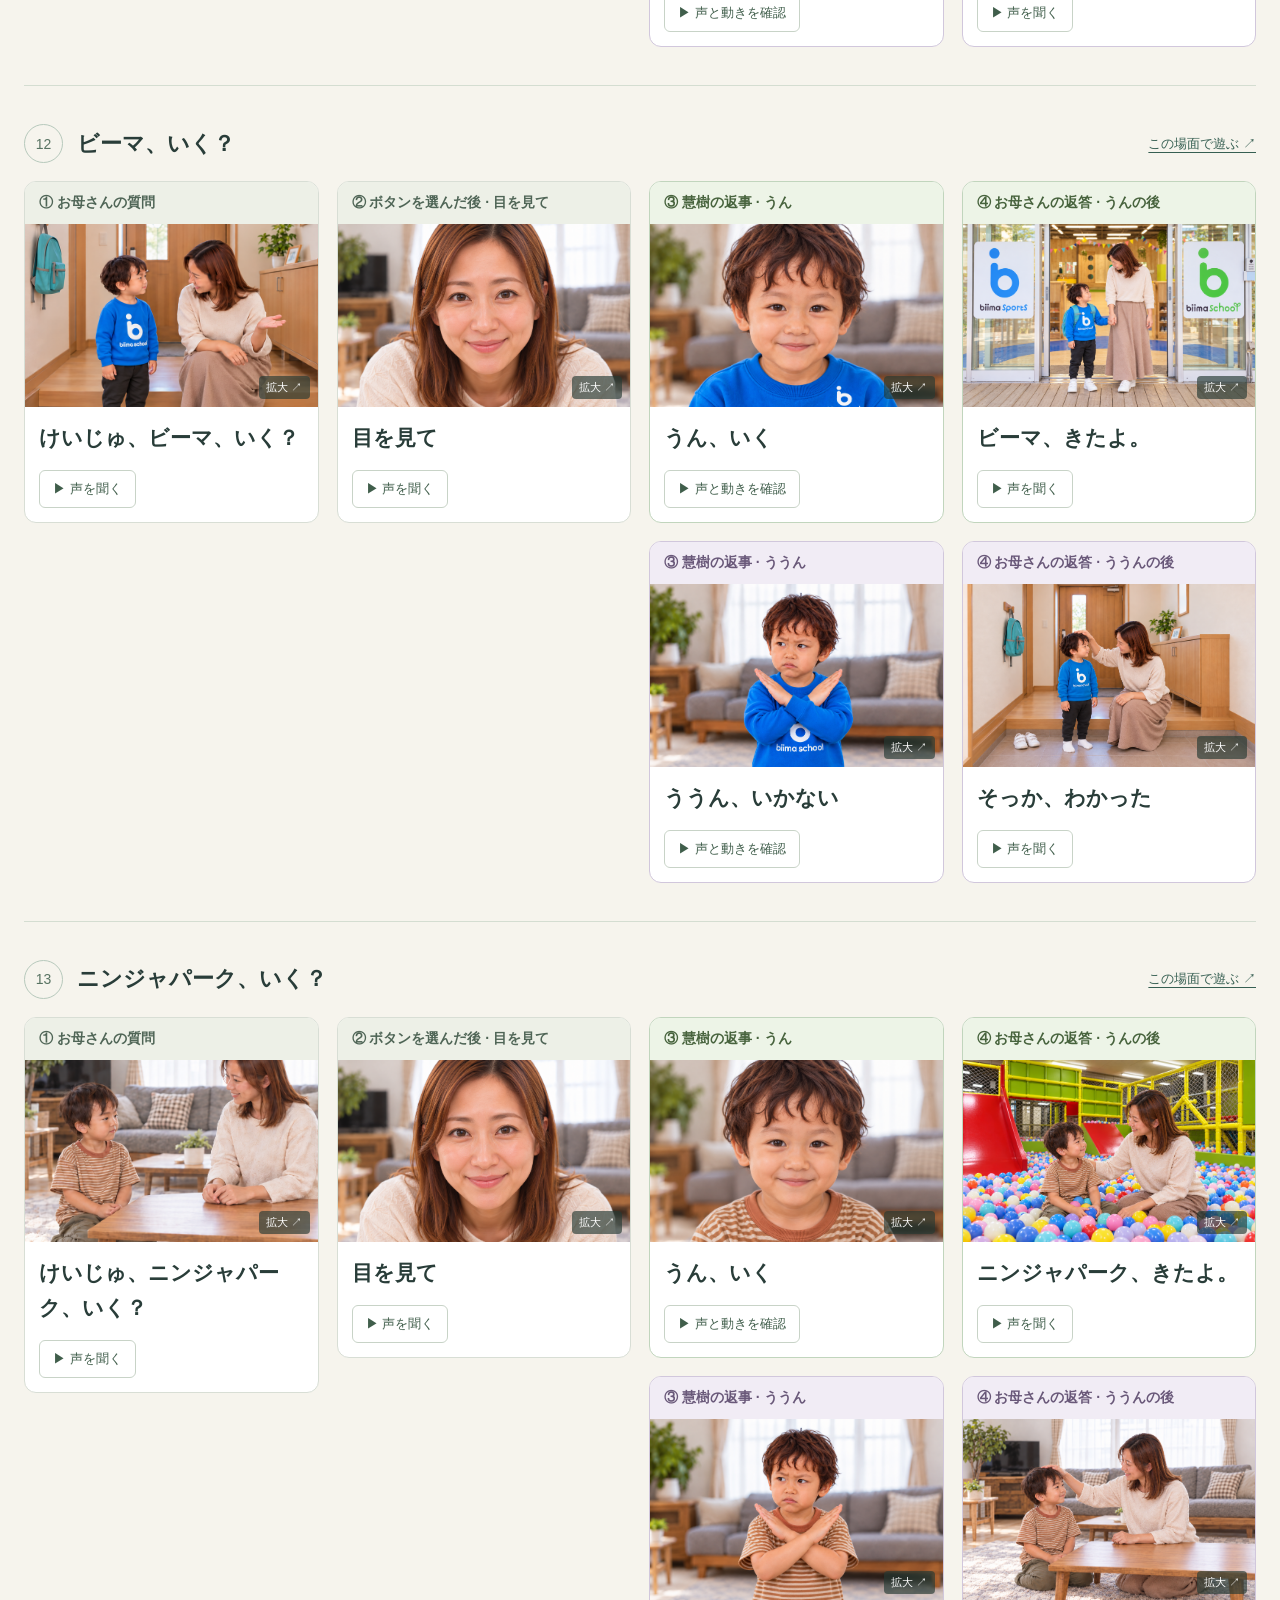
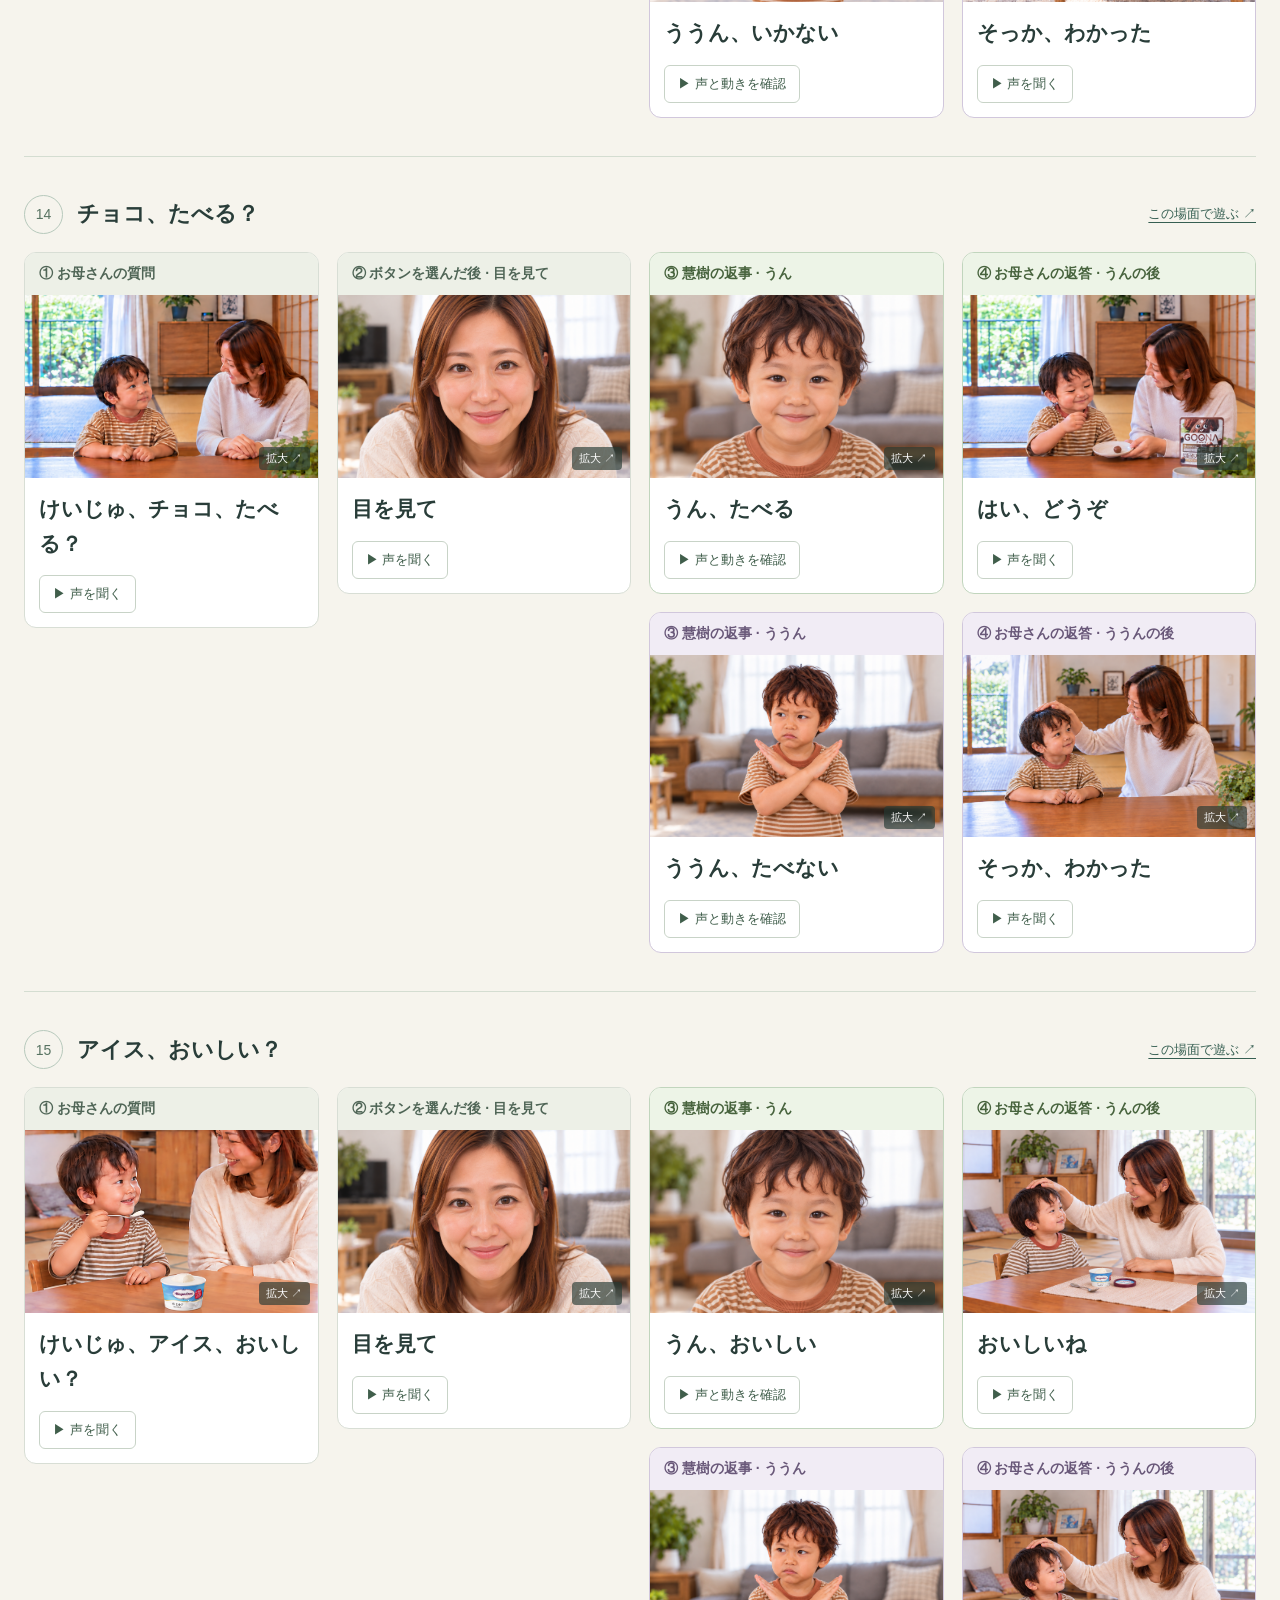
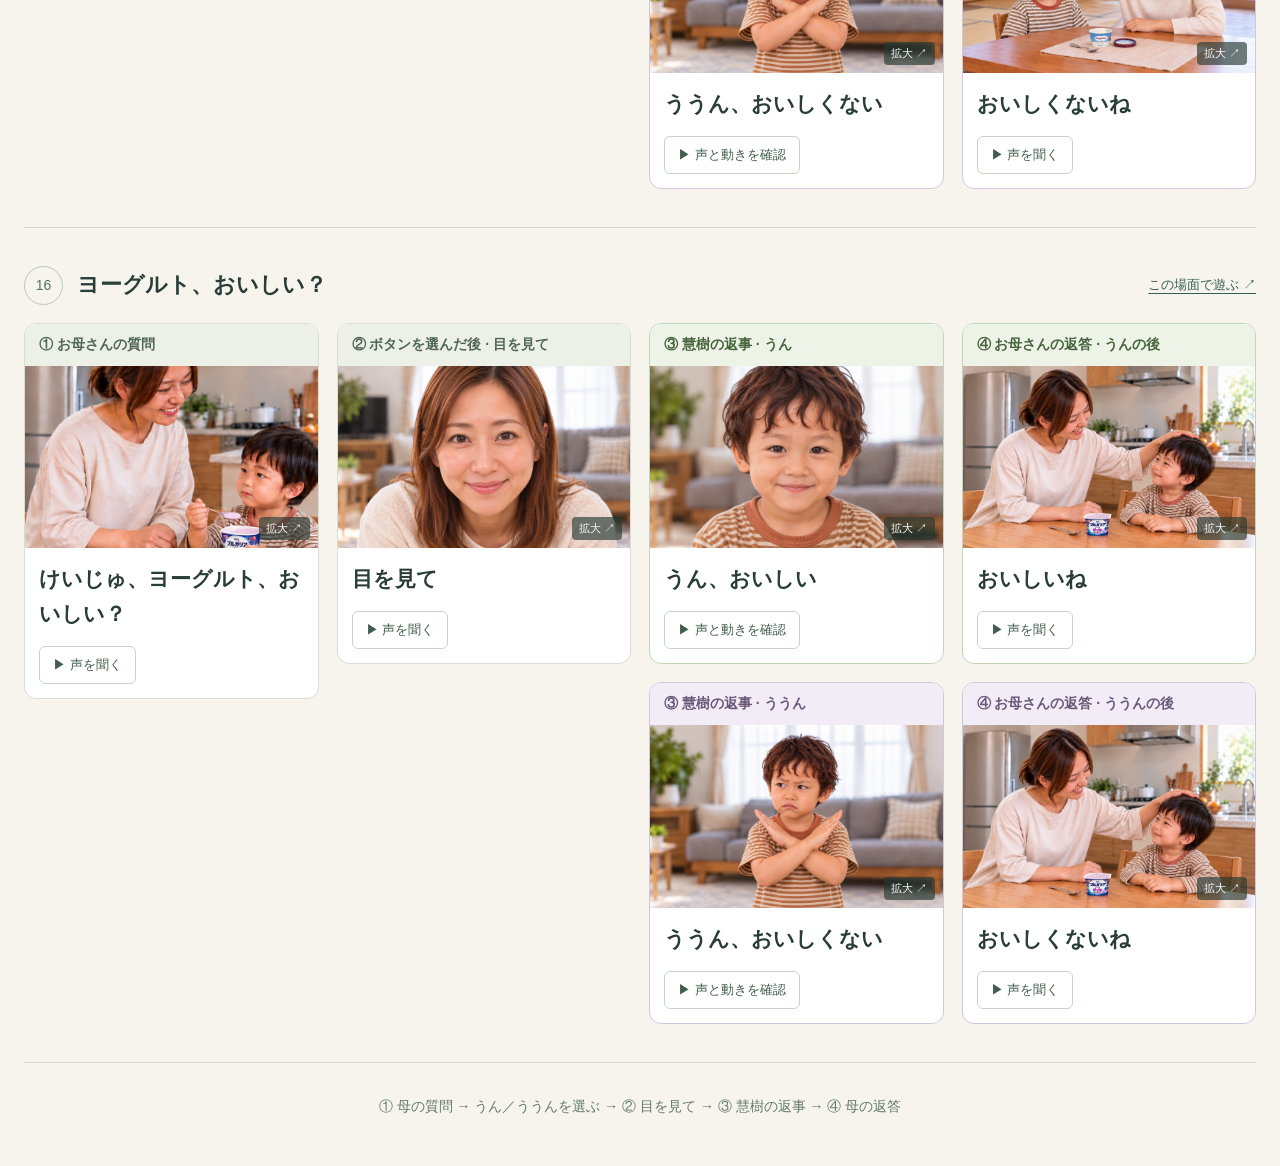
==== commit e6e512bc: "Add files via upload" ====
--- a/review.html
+++ b/review.html
@@ -12,7 +12,7 @@
     <a class="back-link" href="./">← おへんじで遊ぶ</a>
     <p class="eyebrow">おへんじ ／ 保護者用</p>
     <h1>写真と、話すことば。</h1>
-    <p class="intro">全16シーンの質問・「目を見て」・両方の返事・結果を、順番に確認できます。<br>写真を押すと拡大。再生ボタンで、アプリと同じ声と動きを確認できます。</p>
+    <p class="intro">全16シーンの質問・「目を見て」・両方の返事・結果を確認できます。<br>ゲームでは、質問の後に「うん／ううん」を選ぶと「目を見て」が流れます。<br>写真を押すと拡大。再生ボタンで、アプリと同じ声と動きを確認できます。</p>
     <p class="voice-note">音声はご提供の録音です。録音を読み込めない場合は、端末の日本語読み上げで再生します。</p>
     <nav id="sceneIndex" class="scene-index" aria-label="全シーンの目次"></nav>
   </header>
@@ -22,11 +22,11 @@
     <p id="playbackStatus" role="status" aria-live="polite">確認したい写真や声を選んでください。</p>
   </div>
   <main id="scenes"></main>
-  <footer>① 母の質問 → ② 目を見て → ③ 慧樹の返事 → ④ 母の返答</footer>
+  <footer>① 母の質問 → うん／ううんを選ぶ → ② 目を見て → ③ 慧樹の返事 → ④ 母の返答</footer>
   <dialog id="photoDialog" aria-labelledby="dialogTitle">
     <div class="dialog-header"><h2 id="dialogTitle"></h2><button id="closeDialog" type="button" aria-label="拡大写真を閉じる">×</button></div>
     <div id="dialogPhoto"></div>
   </dialog>
-  <script type="module" src="./review.js?v=1.18.0"></script>
+  <script type="module" src="./review.js?v=1.19.0"></script>
 </body>
 </html>
